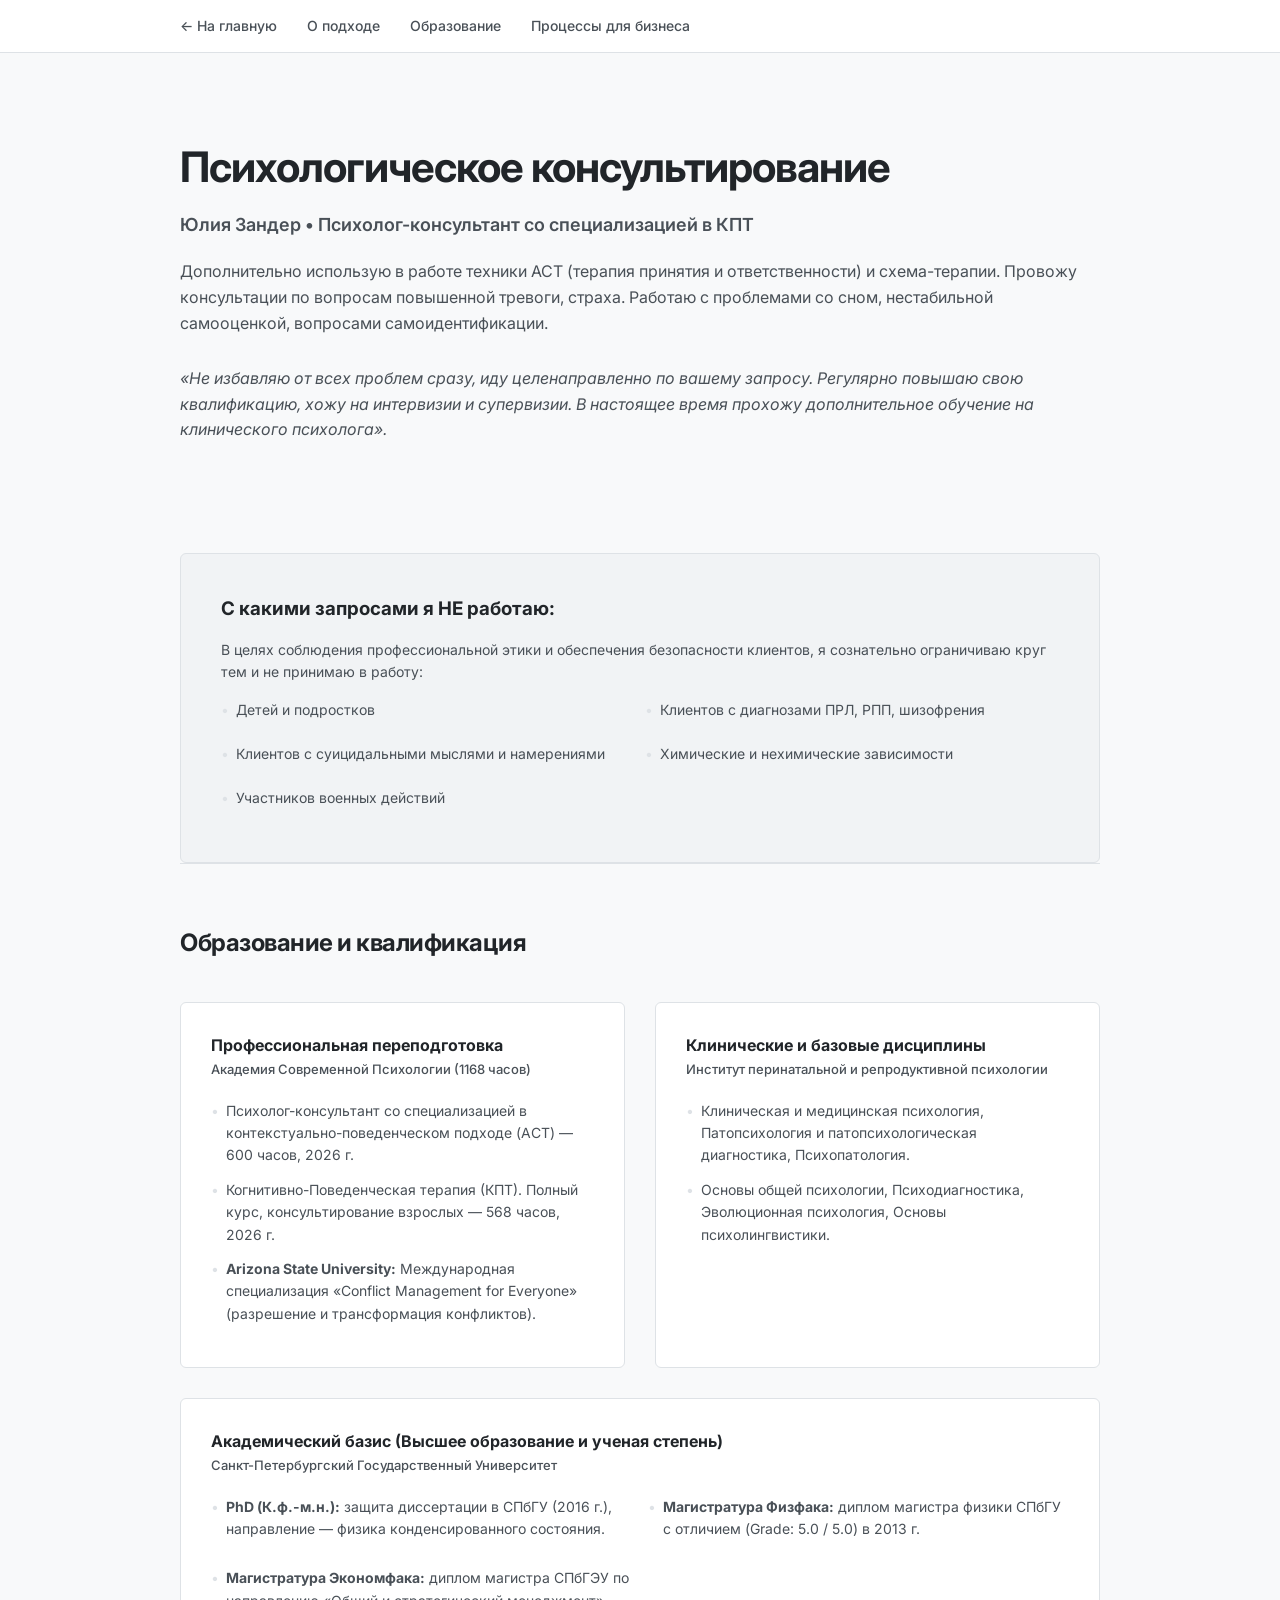
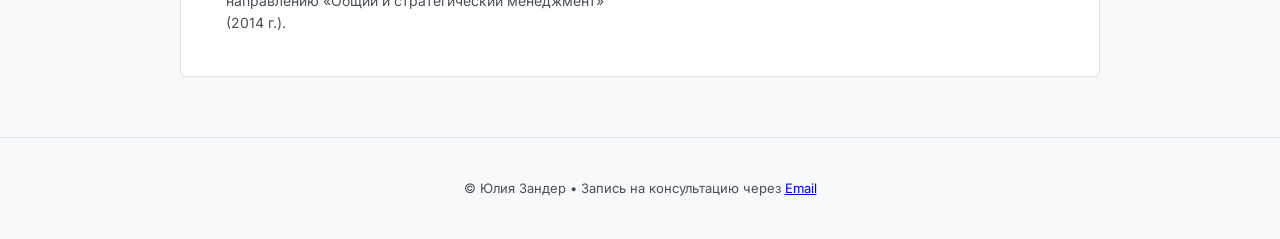
==== psychology.html @ b0fb6dfe "Update psychology.html" ====
<!DOCTYPE html>
<html lang="ru">
<head>
  <meta charset="UTF-8">
  <meta name="viewport" content="width=device-width, initial-scale=1.0">
  <title>Юлия Зандер | Практикующий КПТ-психолог</title>
  <link href="https://fonts.googleapis.com/css2?family=Inter:wght@400;500;600;700&display=swap" rel="stylesheet">
  <link rel="stylesheet" href="my-page-styles.css">
</head>
<body>

  <header class="header">
    <nav class="menu">
      <a href="index.html">&larr; На главную</a> 
      <a href="#about-psy">О подходе</a>
      <a href="#education-psy">Образование</a>
      <a href="scrum.html">Процессы для бизнеса</a>
    </nav>
  </header>

  <main class="container">
    
    <section id="about-psy" class="hero-section" style="border-top: none;">
      <div class="hero-text">
        <h1>Психологическое консультирование</h1>
        <p class="hero-subtitle">Юлия Зандер • Психолог-консультант со специализацией в КПТ</p>
        <p class="hero-description">
          Дополнительно использую в работе техники ACT (терапия принятия и ответственности) и схема-терапии. 
          Провожу консультации по вопросам повышенной тревоги, страха. Работаю с проблемами со сном, нестабильной самооценкой, вопросами самоидентификации.
        </p>
        <p class="hero-description" style="font-style: italic; color: #495057;">
          «Не избавляю от всех проблем сразу, иду целенаправленно по вашему запросу. Регулярно повышаю свою квалификацию, хожу на интервизии и супервизии. В настоящее время прохожу дополнительное обучение на клинического психолога».
        </p>
      </div>
    </section>

    <!-- Дисклеймер -->
    <section id="limits" class="services-section" style="background-color: #f1f3f5; padding: 40px; border-radius: 6px; border: 1px solid #dee2e6;">
      <h3 style="font-weight: 700; margin-bottom: 15px; color: #212529;">С какими запросами я НЕ работаю:</h3>
      <p style="font-size: 14px; color: #495057; margin-bottom: 15px;">В целях соблюдения профессиональной этики и обеспечения безопасности клиентов, я сознательно ограничиваю круг тем и не принимаю в работу:</p>
      <ul class="card-list" style="grid-template-columns: 1fr 1fr; display: grid; gap: 10px;">
        <li>Детей и подростков</li>
        <li>Клиентов с диагнозами ПРЛ, РПП, шизофрения</li>
        <li>Клиентов с суицидальными мыслями и намерениями</li>
        <li>Химические и нехимические зависимости</li>
        <li>Участников военных действий</li>
      </ul>
    </section>

    <!-- Профильное образование -->
    <section id="education-psy" class="background-section">
      <h2>Образование и квалификация</h2>
      <div class="services-grid">
        
        <!-- Психология -->
        <div class="service-card">
          <h4>Профессиональная переподготовка</h4>
          <p class="card-target">Академия Современной Психологии (1168 часов)</p>
          <ul class="card-list">
            <li>Психолог-консультант со специализацией в контекстуально-поведенческом подходе (ACT) — 600 часов, 2026 г.</li>
            <li>Когнитивно-Поведенческая терапия (КПТ). Полный курс, консультирование взрослых — 568 часов, 2026 г.</li>
            <li><strong>Arizona State University:</strong> Международная специализация «Conflict Management for Everyone» (разрешение и трансформация конфликтов).</li>
          </ul>
        </div>

        <!-- Клинический блок -->
        <div class="service-card">
          <h4>Клинические и базовые дисциплины</h4>
          <p class="card-target">Институт перинатальной и репродуктивной психологии</p>
          <ul class="card-list">
            <li>Клиническая и медицинская психология, Патопсихология и патопсихологическая диагностика, Психопатология.</li>
            <li>Основы общей психологии, Психодиагностика, Эволюционная психология, Основы психолингвистики.</li>
          </ul>
        </div>

        <!-- Фундаментальная база -->
        <div class="service-card" style="grid-column: span 2;">
          <h4>Академический базис (Высшее образование и ученая степень)</h4>
          <p class="card-target">Санкт-Петербургский Государственный Университет</p>
          <ul class="card-list" style="grid-template-columns: 1fr 1fr; display: grid; gap: 15px;">
            <li><strong>PhD (К.ф.-м.н.):</strong> защита диссертации в СПбГУ (2016 г.), направление — физика конденсированного состояния.</li>
            <li><strong>Магистратура Физфака:</strong> диплом магистра физики СПбГУ с отличием (Grade: 5.0 / 5.0) в 2013 г.</li>
            <li><strong>Магистратура Экономфака:</strong> диплом магистра СПбГЭУ по направлению «Общий и стратегический менеджмент» (2014 г.).</li>
          </ul>
        </div>

      </div>
    </section>

  </main>

  <footer class="footer">
    <p>&copy; Юлия Зандер • Запись на консультацию через <a href="mailto:startjuli@gmail.com">Email</a></p>
  </footer>

</body>
</html>
---- my-page-styles.css ----
/* Общие строгие настройки */
:root {
  --bg-color: #f8f9fa;
  --text-main: #212529;
  --text-muted: #495057;
  --accent: #212529; /* Минималистичный черный акцент */
  --card-bg: #ffffff;
  --border-color: #dee2e6;
}

* {
  box-sizing: border-box;
  margin: 0;
  padding: 0;
}

body {
  font-family: 'Inter', -apple-system, BlinkMacSystemFont, "Segoe UI", Roboto, sans-serif;
  background-color: var(--bg-color);
  color: var(--text-main);
  line-height: 1.6;
}

.container {
  max-width: 960px;
  margin: 0 auto;
  padding: 0 20px;
}

/* Навигация */
.header {
  background-color: var(--card-bg);
  border-bottom: 1px solid var(--border-color);
  position: sticky;
  top: 0;
  z-index: 100;
}

.menu {
  max-width: 960px;
  margin: 0 auto;
  display: flex;
  justify-content: flex-start;
  padding: 15px 20px;
  gap: 30px;
}

.menu a {
  text-decoration: none;
  color: var(--text-muted);
  font-weight: 500;
  font-size: 14px;
  transition: color 0.2s;
}

.menu a:hover {
  color: var(--accent);
}

/* Главный экран */
.hero-section {
  display: flex;
  align-items: center;
  justify-content: space-between;
  padding: 80px 0;
  gap: 40px;
}

.hero-text {
  flex: 1;
}

.hero-text h1 {
  font-size: 42px;
  font-weight: 700;
  letter-spacing: -1px;
  margin-bottom: 10px;
}

.hero-subtitle {
  font-size: 18px;
  font-weight: 600;
  color: var(--text-muted);
  margin-bottom: 20px;
}

.hero-description {
  font-size: 16px;
  color: var(--text-muted);
  margin-bottom: 30px;
}

.cta-button {
  display: inline-block;
  background-color: var(--accent);
  color: #ffffff;
  text-decoration: none;
  padding: 12px 24px;
  font-weight: 600;
  font-size: 15px;
  border-radius: 4px;
  transition: opacity 0.2s;
}

.cta-button:hover {
  opacity: 0.9;
}

.hero-photo {
  flex-shrink: 0;
}

.profile-img {
  width: 280px;
  height: 280px;
  object-fit: cover;
  border-radius: 8px;
  border: 1px solid var(--border-color);
}

/* Секции общего вида */
section {
  padding: 60px 0;
  border-top: 1px solid var(--border-color);
}

section h2 {
  font-size: 24px;
  font-weight: 700;
  margin-bottom: 40px;
  letter-spacing: -0.5px;
}

/* Сетка услуг (2 колонки) */
.services-grid {
  display: grid;
  grid-template-columns: 1fr 1fr;
  gap: 30px;
}

.service-card {
  background-color: var(--card-bg);
  border: 1px solid var(--border-color);
  border-radius: 6px;
  padding: 30px;
}

.card-icon {
  font-size: 28px;
  margin-bottom: 15px;
}

.service-card h3 {
  font-size: 20px;
  font-weight: 600;
  margin-bottom: 5px;
}

.card-target {
  font-size: 13px;
  color: var(--text-muted);
  font-weight: 500;
  margin-bottom: 20px;
}

.card-list {
  list-style: none;
}

.card-list li {
  font-size: 14px;
  color: var(--text-muted);
  margin-bottom: 12px;
  position: relative;
  padding-left: 15px;
}

.card-list li::before {
  content: "•";
  position: absolute;
  left: 0;
  color: var(--border-color);
}

/* Сетка квалификации (3 колонки) */
.bg-grid {
  display: grid;
  grid-template-columns: repeat(3, 1fr);
  gap: 24px;
}

.bg-item h4 {
  font-size: 16px;
  font-weight: 600;
  margin-bottom: 10px;
}

.bg-item p {
  font-size: 14px;
  color: var(--text-muted);
}

/* Контакты */
.contacts-section p {
  font-size: 15px;
  color: var(--text-muted);
  margin-bottom: 25px;
}

.contacts-links {
  display: flex;
  gap: 20px;
}

.contact-item {
  display: inline-block;
  text-decoration: none;
  color: var(--text-main);
  font-weight: 600;
  font-size: 15px;
  border: 1px solid var(--border-color);
  padding: 12px 20px;
  border-radius: 4px;
  background-color: var(--card-bg);
  transition: background-color 0.2s;
}

.contact-item:hover {
  background-color: var(--bg-color);
}

/* Подвал */
.footer {
  padding: 40px 0;
  text-align: center;
  border-top: 1px solid var(--border-color);
  font-size: 13px;
  color: var(--text-muted);
}

.footer-note {
  margin-top: 5px;
  font-size: 12px;
}

/* Адаптивность для мобильных устройств */
@media (max-width: 768px) {
  .hero-section {
    flex-direction: column-reverse;
    text-align: center;
    padding: 40px 0;
  }
  
  .hero-text h1 {
    font-size: 32px;
  }
  
  .profile-img {
    width: 200px;
    height: 200px;
  }
  
  .services-grid, .bg-grid {
    grid-template-columns: 1fr;
  }
  
  .menu {
    justify-content: center;
    gap: 15px;
  }
  
  .contacts-links {
    flex-direction: column;
  }
}
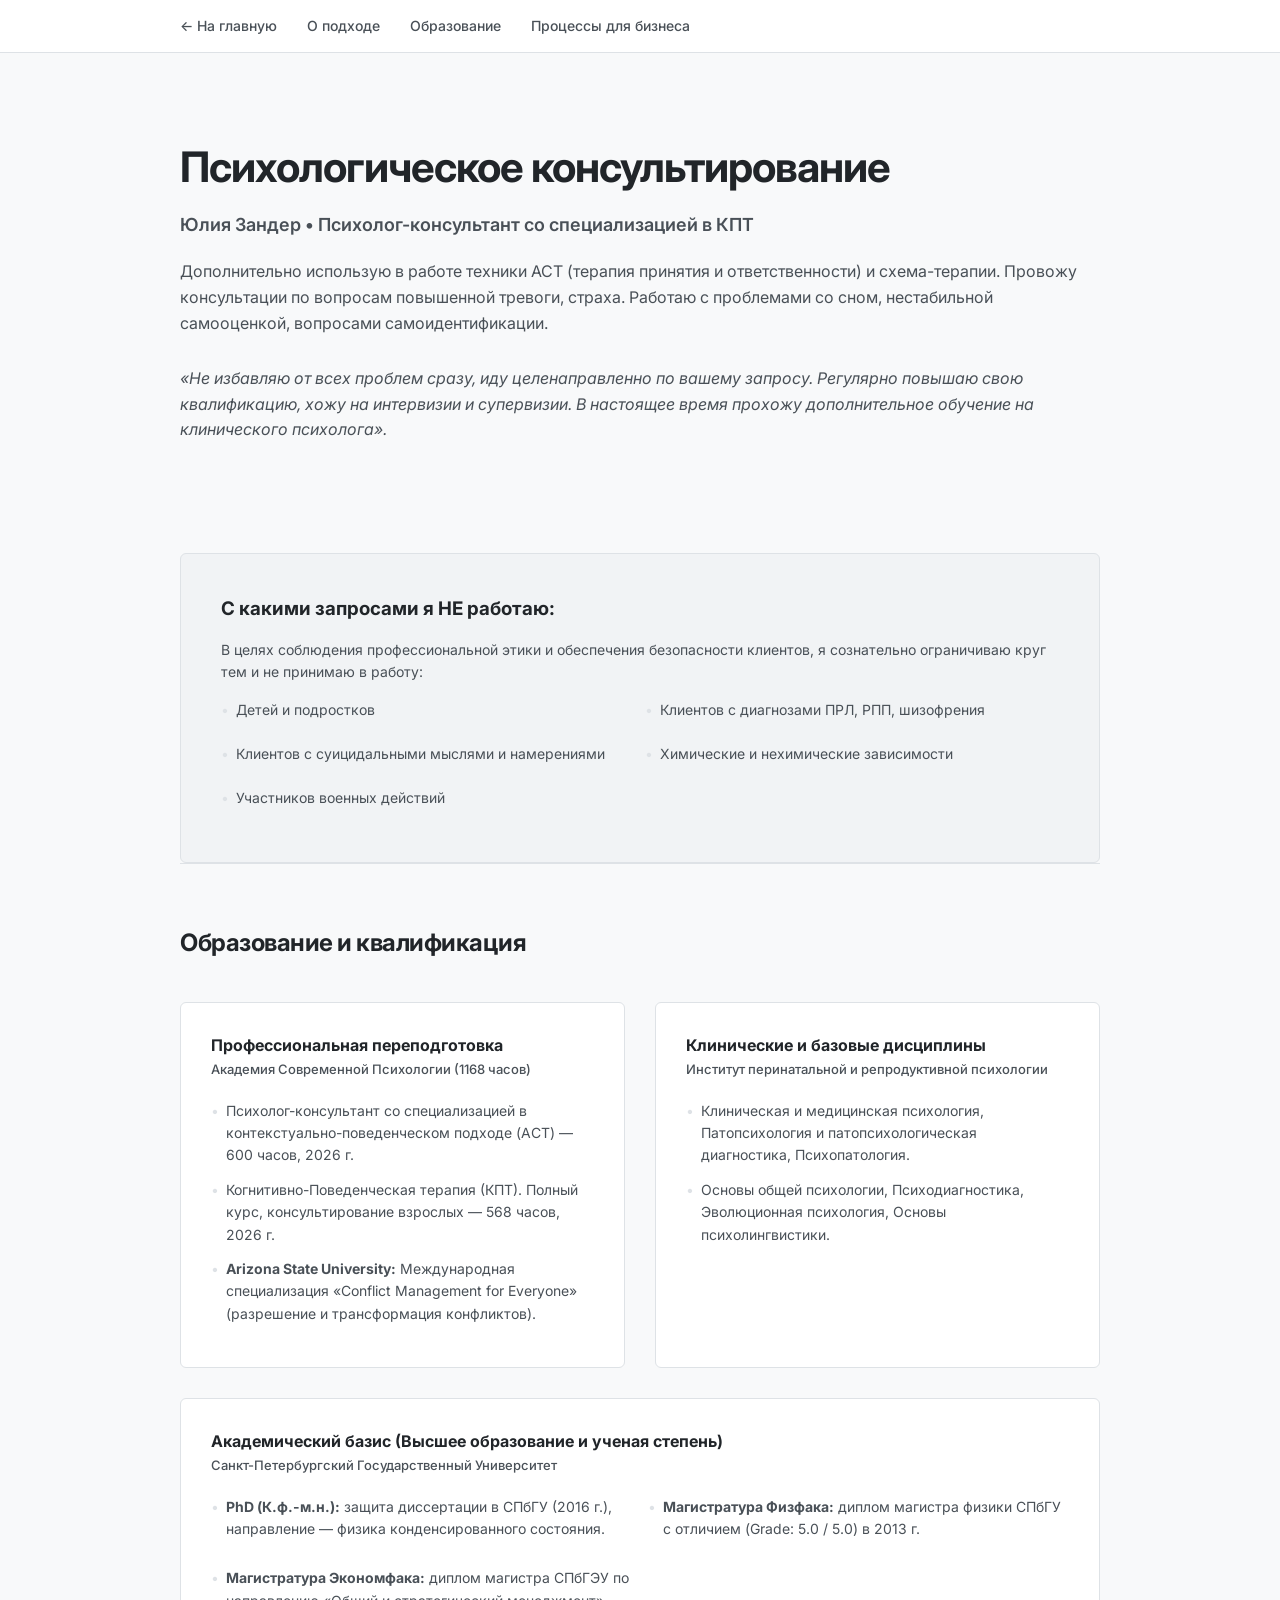
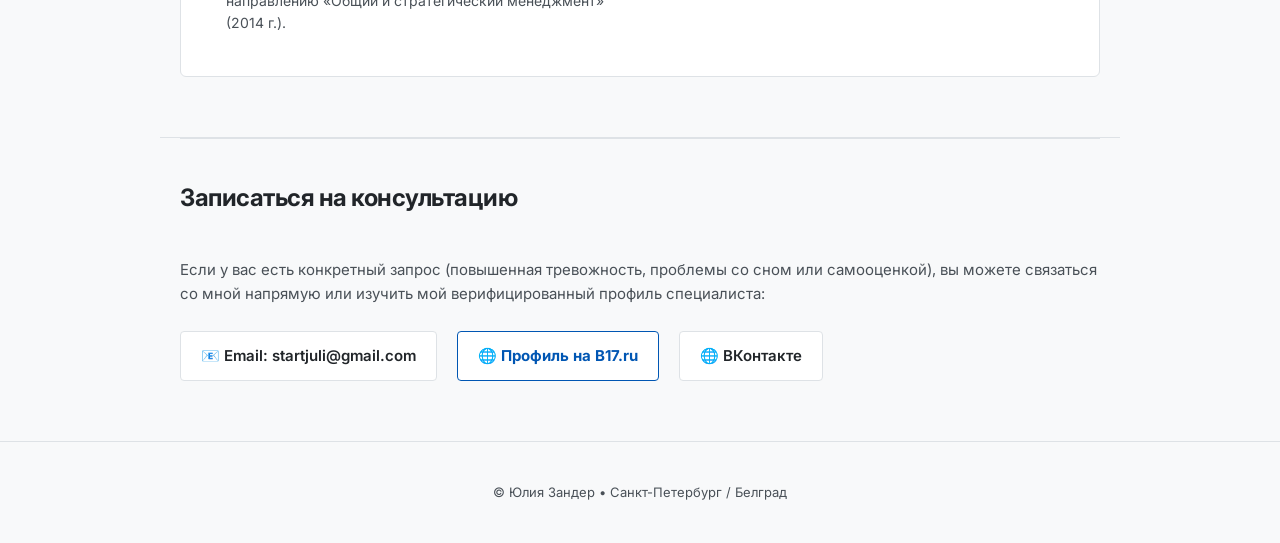
==== commit aae915b4: "Update psychology.html add contact B17" ====
--- a/psychology.html
+++ b/psychology.html
@@ -89,8 +89,22 @@
 
   </main>
 
+  <!-- Новый блок контактов и B17 на странице психологии -->
+  <section class="container" style="padding-bottom: 60px;">
+    <div class="contacts-section" style="border-top: 1px solid #dee2e6; padding-top: 40px;">
+      <h2>Записаться на консультацию</h2>
+      <p>Если у вас есть конкретный запрос (повышенная тревожность, проблемы со сном или самооценкой), вы можете связаться со мной напрямую или изучить мой верифицированный профиль специалиста:</p>
+      
+      <div class="contacts-links">
+        <a href="mailto:startjuli@gmail.com" class="contact-item">📧 Email: startjuli@gmail.com</a>
+        <a href="https://www.b17.ru/zander_yulia/" target="_blank" class="contact-item" style="border-color: #0056b3; color: #0056b3; font-weight: 700;">🌐 Профиль на B17.ru</a>
+        <a href="https://vk.com/egorovayuli" target="_blank" class="contact-item">🌐 ВКонтакте</a>
+      </div>
+    </div>
+  </section>
+
   <footer class="footer">
-    <p>&copy; Юлия Зандер • Запись на консультацию через <a href="mailto:startjuli@gmail.com">Email</a></p>
+    <p>&copy; Юлия Зандер • Санкт-Петербург / Белград</p>
   </footer>
 
 </body>
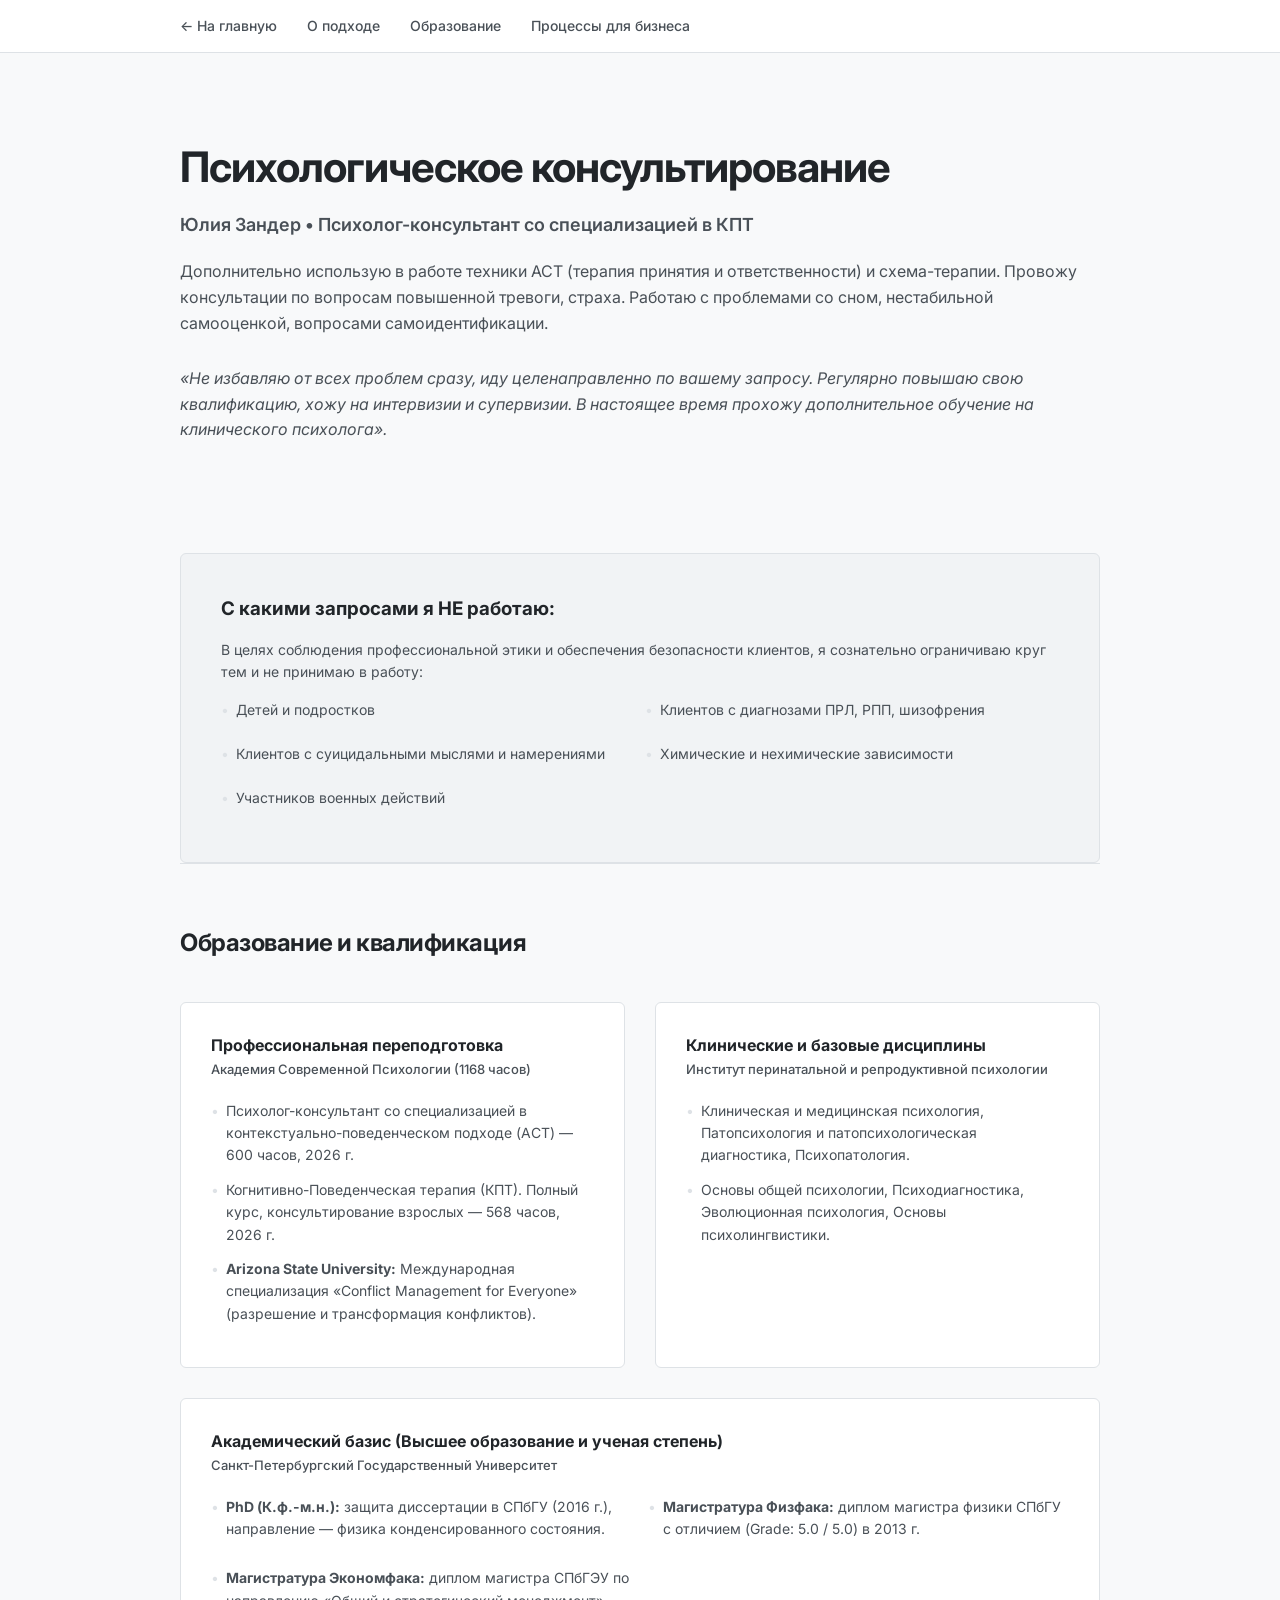
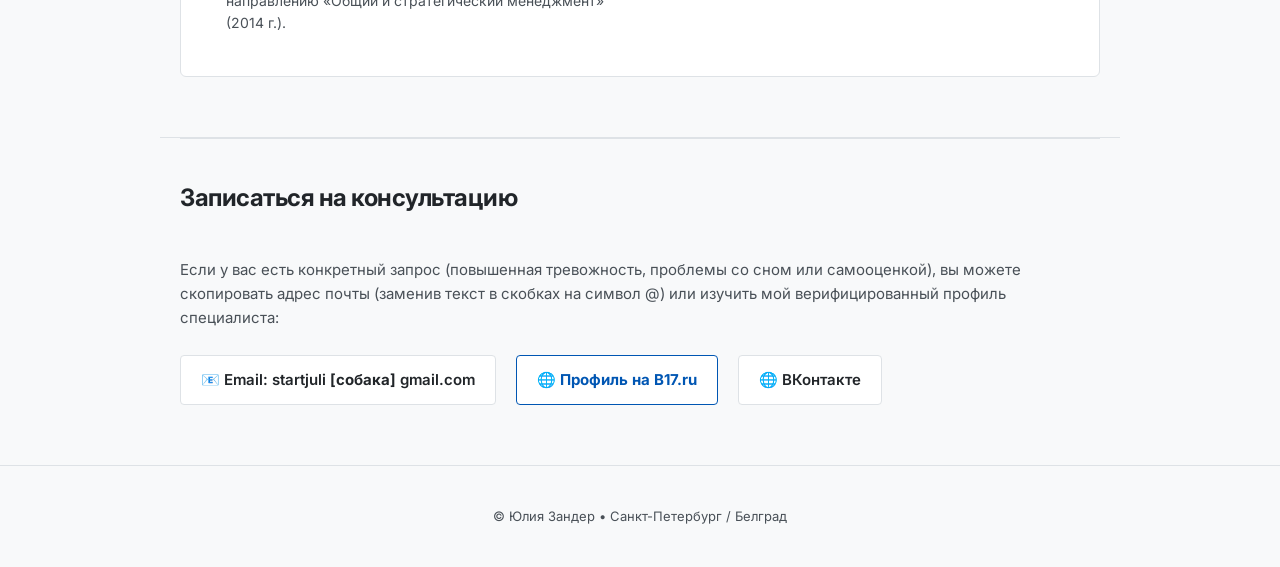
==== commit 9ced342c: "Update psychology.html protect my contacts" ====
--- a/psychology.html
+++ b/psychology.html
@@ -89,14 +89,14 @@
 
   </main>
 
-  <!-- Новый блок контактов и B17 на странице психологии -->
+  <!-- Блок контактов и B17 на странице психологии с защитой от роботов -->
   <section class="container" style="padding-bottom: 60px;">
     <div class="contacts-section" style="border-top: 1px solid #dee2e6; padding-top: 40px;">
       <h2>Записаться на консультацию</h2>
-      <p>Если у вас есть конкретный запрос (повышенная тревожность, проблемы со сном или самооценкой), вы можете связаться со мной напрямую или изучить мой верифицированный профиль специалиста:</p>
+      <p>Если у вас есть конкретный запрос (повышенная тревожность, проблемы со сном или самооценкой), вы можете скопировать адрес почты (заменив текст в скобках на символ @) или изучить мой верифицированный профиль специалиста:</p>
       
       <div class="contacts-links">
-        <a href="mailto:startjuli@gmail.com" class="contact-item">📧 Email: startjuli@gmail.com</a>
+        <span class="contact-item" style="cursor: default;">📧 Email: startjuli <strong>[собака]</strong> gmail.com</span>
         <a href="https://www.b17.ru/zander_yulia/" target="_blank" class="contact-item" style="border-color: #0056b3; color: #0056b3; font-weight: 700;">🌐 Профиль на B17.ru</a>
         <a href="https://vk.com/egorovayuli" target="_blank" class="contact-item">🌐 ВКонтакте</a>
       </div>
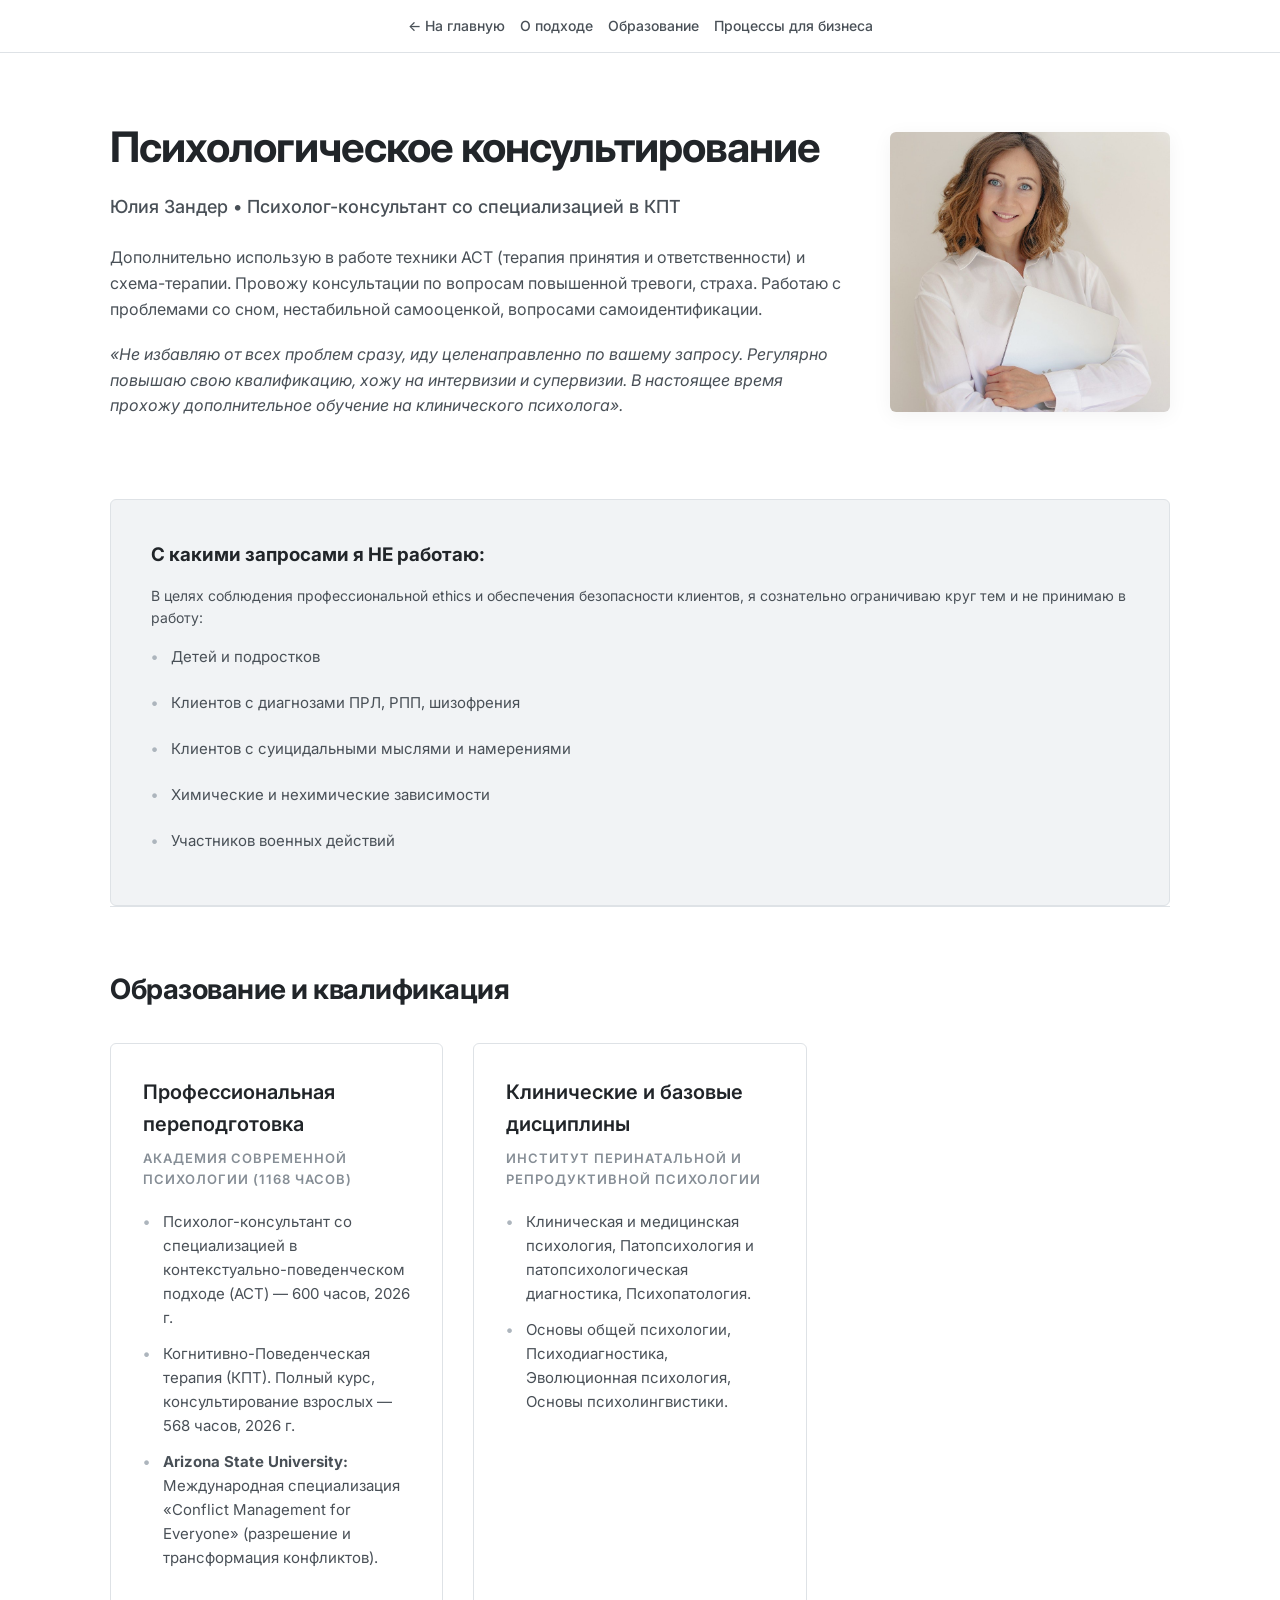
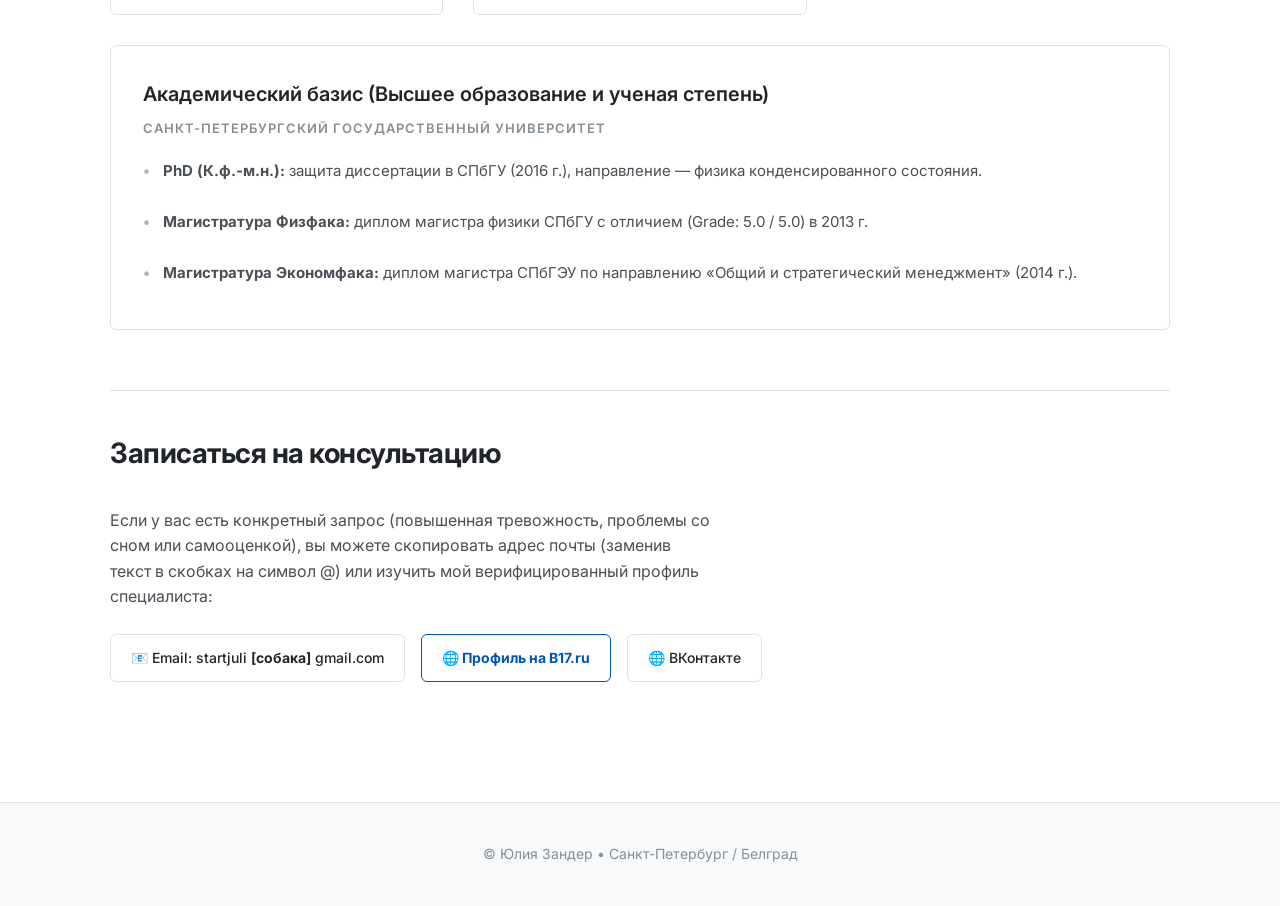
==== commit 344d8f41: "Update psychology.html" ====
--- a/psychology.html
+++ b/psychology.html
@@ -5,7 +5,7 @@
   <meta name="viewport" content="width=device-width, initial-scale=1.0">
   <title>Юлия Зандер | Практикующий КПТ-психолог</title>
   <link href="https://fonts.googleapis.com/css2?family=Inter:wght@400;500;600;700&display=swap" rel="stylesheet">
-  <link rel="stylesheet" href="my-page-styles.css">
+  <link rel="stylesheet" href="./my-page-styles.css">
 </head>
 <body>
 
@@ -32,13 +32,15 @@
           «Не избавляю от всех проблем сразу, иду целенаправленно по вашему запросу. Регулярно повышаю свою квалификацию, хожу на интервизии и супервизии. В настоящее время прохожу дополнительное обучение на клинического психолога».
         </p>
       </div>
+      <div class="hero-photo">
+        <img src="./my_photo_1.jpg" alt="Юлия Зандер" class="profile-img" oncontextmenu="return false;" draggable="false">
+      </div>
     </section>
 
-    <!-- Дисклеймер -->
     <section id="limits" class="services-section" style="background-color: #f1f3f5; padding: 40px; border-radius: 6px; border: 1px solid #dee2e6;">
       <h3 style="font-weight: 700; margin-bottom: 15px; color: #212529;">С какими запросами я НЕ работаю:</h3>
-      <p style="font-size: 14px; color: #495057; margin-bottom: 15px;">В целях соблюдения профессиональной этики и обеспечения безопасности клиентов, я сознательно ограничиваю круг тем и не принимаю в работу:</p>
-      <ul class="card-list" style="grid-template-columns: 1fr 1fr; display: grid; gap: 10px;">
+      <p style="font-size: 14px; color: #495057; margin-bottom: 15px;">В целях соблюдения профессиональной ethics и обеспечения безопасности клиентов, я сознательно ограничиваю круг тем и не принимаю в работу:</p>
+      <ul class="card-list" style="display: flex; flex-direction: column; gap: 10px;">
         <li>Детей и подростков</li>
         <li>Клиентов с диагнозами ПРЛ, РПП, шизофрения</li>
         <li>Клиентов с суицидальными мыслями и намерениями</li>
@@ -47,12 +49,10 @@
       </ul>
     </section>
 
-    <!-- Профильное образование -->
     <section id="education-psy" class="background-section">
       <h2>Образование и квалификация</h2>
       <div class="services-grid">
         
-        <!-- Психология -->
         <div class="service-card">
           <h4>Профессиональная переподготовка</h4>
           <p class="card-target">Академия Современной Психологии (1168 часов)</p>
@@ -63,7 +63,6 @@
           </ul>
         </div>
 
-        <!-- Клинический блок -->
         <div class="service-card">
           <h4>Клинические и базовые дисциплины</h4>
           <p class="card-target">Институт перинатальной и репродуктивной психологии</p>
@@ -73,11 +72,10 @@
           </ul>
         </div>
 
-        <!-- Фундаментальная база -->
-        <div class="service-card" style="grid-column: span 2;">
+        <div class="service-card" style="grid-column: 1 / -1;">
           <h4>Академический базис (Высшее образование и ученая степень)</h4>
           <p class="card-target">Санкт-Петербургский Государственный Университет</p>
-          <ul class="card-list" style="grid-template-columns: 1fr 1fr; display: grid; gap: 15px;">
+          <ul class="card-list" style="display: flex; flex-direction: column; gap: 15px;">
             <li><strong>PhD (К.ф.-м.н.):</strong> защита диссертации в СПбГУ (2016 г.), направление — физика конденсированного состояния.</li>
             <li><strong>Магистратура Физфака:</strong> диплом магистра физики СПбГУ с отличием (Grade: 5.0 / 5.0) в 2013 г.</li>
             <li><strong>Магистратура Экономфака:</strong> диплом магистра СПбГЭУ по направлению «Общий и стратегический менеджмент» (2014 г.).</li>
@@ -89,7 +87,6 @@
 
   </main>
 
-  <!-- Блок контактов и B17 на странице психологии с защитой от роботов -->
   <section class="container" style="padding-bottom: 60px;">
     <div class="contacts-section" style="border-top: 1px solid #dee2e6; padding-top: 40px;">
       <h2>Записаться на консультацию</h2>
--- a/my-page-styles.css
+++ b/my-page-styles.css
@@ -1,13 +1,6 @@
-/* Общие строгие настройки */
-:root {
-  --bg-color: #f8f9fa;
-  --text-main: #212529;
-  --text-muted: #495057;
-  --accent: #212529; /* Минималистичный черный акцент */
-  --card-bg: #ffffff;
-  --border-color: #dee2e6;
-}
-
+/* ==========================================================================
+   1. БАЗОВЫЕ СТИЛИ И ОБНУЛЕНИЕ
+   ========================================================================== */
 * {
   box-sizing: border-box;
   margin: 0;
@@ -16,54 +9,62 @@
 
 body {
   font-family: 'Inter', -apple-system, BlinkMacSystemFont, "Segoe UI", Roboto, sans-serif;
-  background-color: var(--bg-color);
-  color: var(--text-main);
+  color: #212529;
+  background-color: #ffffff;
   line-height: 1.6;
+  -webkit-font-smoothing: antialiased;
 }
 
 .container {
-  max-width: 960px;
+  max-width: 1100px;
   margin: 0 auto;
   padding: 0 20px;
 }
 
-/* Навигация */
+/* ==========================================================================
+   2. ШАПКА И НАВИГАЦИЯ (АДАПТИВНАЯ)
+   ========================================================================== */
 .header {
-  background-color: var(--card-bg);
-  border-bottom: 1px solid var(--border-color);
+  border-bottom: 1px solid #dee2e6;
+  background-color: #ffffff;
   position: sticky;
   top: 0;
   z-index: 100;
 }
 
 .menu {
-  max-width: 960px;
+  display: flex;
+  justify-content: center;
+  align-items: center;
+  flex-wrap: wrap; /* Позволяет ссылкам переноситься на смартфонах */
+  gap: 15px;
+  max-width: 1100px;
   margin: 0 auto;
-  display: flex;
-  justify-content: flex-start;
   padding: 15px 20px;
-  gap: 30px;
 }
 
 .menu a {
   text-decoration: none;
-  color: var(--text-muted);
+  color: #495057;
   font-weight: 500;
   font-size: 14px;
-  transition: color 0.2s;
+  transition: color 0.2s ease;
+  white-space: nowrap; /* Запрещает некрасивый разрыв слов внутри ссылки */
 }
 
 .menu a:hover {
-  color: var(--accent);
-}
-
-/* Главный экран */
+  color: #212529;
+}
+
+/* ==========================================================================
+   3. ГЛАВНЫЙ ЭКРАН (HERO SECTION) — ТЕКСТ + ФОТО
+   ========================================================================== */
 .hero-section {
   display: flex;
   align-items: center;
   justify-content: space-between;
-  padding: 80px 0;
   gap: 40px;
+  padding: 60px 0;
 }
 
 .hero-text {
@@ -74,36 +75,21 @@
   font-size: 42px;
   font-weight: 700;
   letter-spacing: -1px;
-  margin-bottom: 10px;
+  margin-bottom: 12px;
+  color: #212529;
 }
 
 .hero-subtitle {
   font-size: 18px;
-  font-weight: 600;
-  color: var(--text-muted);
-  margin-bottom: 20px;
+  font-weight: 500;
+  color: #495057;
+  margin-bottom: 24px;
 }
 
 .hero-description {
   font-size: 16px;
-  color: var(--text-muted);
-  margin-bottom: 30px;
-}
-
-.cta-button {
-  display: inline-block;
-  background-color: var(--accent);
-  color: #ffffff;
-  text-decoration: none;
-  padding: 12px 24px;
-  font-weight: 600;
-  font-size: 15px;
-  border-radius: 4px;
-  transition: opacity 0.2s;
-}
-
-.cta-button:hover {
-  opacity: 0.9;
+  color: #495057;
+  margin-bottom: 20px;
 }
 
 .hero-photo {
@@ -114,52 +100,75 @@
   width: 280px;
   height: 280px;
   object-fit: cover;
-  border-radius: 8px;
-  border: 1px solid var(--border-color);
-}
-
-/* Секции общего вида */
-section {
+  border-radius: 6px;
+  box-shadow: 0 4px 20px rgba(0,0,0,0.05);
+}
+
+/* Кнопка действия */
+.cta-button {
+  display: inline-block;
+  background-color: #212529;
+  color: #ffffff;
+  text-decoration: none;
+  padding: 12px 24px;
+  font-weight: 500;
+  font-size: 15px;
+  border-radius: 6px;
+  transition: background-color 0.2s ease;
+  margin-top: 10px;
+  text-align: center;
+}
+
+.cta-button:hover {
+  background-color: #495057;
+}
+
+/* ==========================================================================
+   4. БЛОКИ С КАРТОЧКАМИ (НАПРАВЛЕНИЯ И ОБРАЗОВАНИЕ)
+   ========================================================================== */
+.services-section, .background-section, .contacts-section {
   padding: 60px 0;
-  border-top: 1px solid var(--border-color);
-}
-
-section h2 {
-  font-size: 24px;
+  border-top: 1px solid #dee2e6;
+}
+
+h2 {
+  font-size: 28px;
   font-weight: 700;
-  margin-bottom: 40px;
+  margin-bottom: 32px;
   letter-spacing: -0.5px;
 }
 
-/* Сетка услуг (2 колонки) */
+/* Сетка для больших карточек (Психология / Процессы) */
 .services-grid {
   display: grid;
-  grid-template-columns: 1fr 1fr;
+  grid-template-columns: repeat(auto-fit, minmax(320px, 1fr));
   gap: 30px;
 }
 
 .service-card {
-  background-color: var(--card-bg);
-  border: 1px solid var(--border-color);
+  background-color: #ffffff;
+  border: 1px solid #dee2e6;
   border-radius: 6px;
-  padding: 30px;
+  padding: 32px;
 }
 
 .card-icon {
-  font-size: 28px;
-  margin-bottom: 15px;
-}
-
-.service-card h3 {
+  font-size: 30px;
+  margin-bottom: 16px;
+}
+
+.service-card h3, .service-card h4 {
   font-size: 20px;
   font-weight: 600;
-  margin-bottom: 5px;
+  margin-bottom: 8px;
 }
 
 .card-target {
   font-size: 13px;
-  color: var(--text-muted);
-  font-weight: 500;
+  text-transform: uppercase;
+  letter-spacing: 1px;
+  color: #868e96;
+  font-weight: 600;
   margin-bottom: 20px;
 }
 
@@ -168,108 +177,141 @@
 }
 
 .card-list li {
-  font-size: 14px;
-  color: var(--text-muted);
+  font-size: 15px;
+  color: #495057;
   margin-bottom: 12px;
   position: relative;
-  padding-left: 15px;
-}
-
+  padding-left: 20px;
+}
+
+/* Красивые минималистичные точки у списков */
 .card-list li::before {
   content: "•";
+  color: #adb5bd;
+  font-weight: bold;
   position: absolute;
   left: 0;
-  color: var(--border-color);
-}
-
-/* Сетка квалификации (3 колонки) */
+  top: 0;
+}
+
+/* ==========================================================================
+   5. МЕЛКАЯ СЕТКА БЭКГРАУНДА (4 КОЛОНКИ)
+   ========================================================================== */
 .bg-grid {
   display: grid;
-  grid-template-columns: repeat(3, 1fr);
+  grid-template-columns: repeat(auto-fit, minmax(220px, 1fr));
   gap: 24px;
 }
 
 .bg-item h4 {
   font-size: 16px;
   font-weight: 600;
-  margin-bottom: 10px;
+  margin-bottom: 8px;
 }
 
 .bg-item p {
   font-size: 14px;
-  color: var(--text-muted);
-}
-
-/* Контакты */
+  color: #495057;
+}
+
+/* ==========================================================================
+   6. БЛОК КОНТАКТОВ И ПОДВАЛ
+   ========================================================================== */
 .contacts-section p {
-  font-size: 15px;
-  color: var(--text-muted);
-  margin-bottom: 25px;
+  font-size: 16px;
+  color: #495057;
+  margin-bottom: 24px;
+  max-width: 600px;
 }
 
 .contacts-links {
   display: flex;
-  gap: 20px;
+  flex-wrap: wrap;
+  gap: 16px;
 }
 
 .contact-item {
   display: inline-block;
+  padding: 12px 20px;
+  border: 1px solid #dee2e6;
+  border-radius: 6px;
   text-decoration: none;
-  color: var(--text-main);
-  font-weight: 600;
-  font-size: 15px;
-  border: 1px solid var(--border-color);
-  padding: 12px 20px;
-  border-radius: 4px;
-  background-color: var(--card-bg);
-  transition: background-color 0.2s;
-}
-
-.contact-item:hover {
-  background-color: var(--bg-color);
-}
-
-/* Подвал */
+  color: #212529;
+  font-weight: 500;
+  font-size: 14px;
+  transition: background-color 0.2s ease;
+}
+
+a.contact-item:hover {
+  background-color: #f8f9fa;
+}
+
 .footer {
   padding: 40px 0;
+  border-top: 1px solid #dee2e6;
   text-align: center;
-  border-top: 1px solid var(--border-color);
-  font-size: 13px;
-  color: var(--text-muted);
-}
-
-.footer-note {
-  margin-top: 5px;
-  font-size: 12px;
-}
-
-/* Адаптивность для мобильных устройств */
+  background-color: #f8f9fa;
+}
+
+.footer p {
+  font-size: 14px;
+  color: #868e96;
+}
+
+/* ==========================================================================
+   7. УМНАЯ МОБИЛЬНАЯ АДАПТАЦИЯ (MEDIA QUERIES)
+   ========================================================================== */
 @media (max-width: 768px) {
+  /* Перестраиваем главный экран: фото теперь сверху, текст снизу */
   .hero-section {
-    flex-direction: column-reverse;
+    flex-direction: column-reverse; 
     text-align: center;
+    gap: 30px;
     padding: 40px 0;
   }
+
+  .hero-text h1 {
+    font-size: 32px; /* Чуть уменьшаем шрифт заголовка на телефонах */
+  }
+
+  .profile-img {
+    width: 220px;  /* Делаем фото чуть компактнее на мобильном экране */
+    height: 220px;
+  }
+
+  /* Центрируем кнопку и тексты */
+  .cta-button {
+    display: block;
+    max-width: 100%;
+  }
+
+  /* Адаптируем меню: ссылки стоят компактно */
+  .menu {
+    padding: 10px;
+    gap: 12px;
+  }
   
-  .hero-text h1 {
-    font-size: 32px;
+  .menu a {
+    font-size: 13px;
+  }
+
+  /* Делаем списки в дисклеймерах в одну колонку на смартфонах */
+  #limits .card-list {
+    grid-template-columns: 1fr !important; 
   }
   
-  .profile-img {
-    width: 200px;
-    height: 200px;
+  /* Увеличиваем отступы в карточках для удобства чтения с экрана */
+  .service-card {
+    padding: 24px;
   }
   
-  .services-grid, .bg-grid {
-    grid-template-columns: 1fr;
-  }
-  
-  .menu {
-    justify-content: center;
-    gap: 15px;
-  }
-  
+  /* Центрируем ссылки контактов на мобилках */
   .contacts-links {
     flex-direction: column;
-  }
-}
+    align-items: stretch;
+  }
+  
+  .contact-item {
+    text-align: center;
+  }
+}
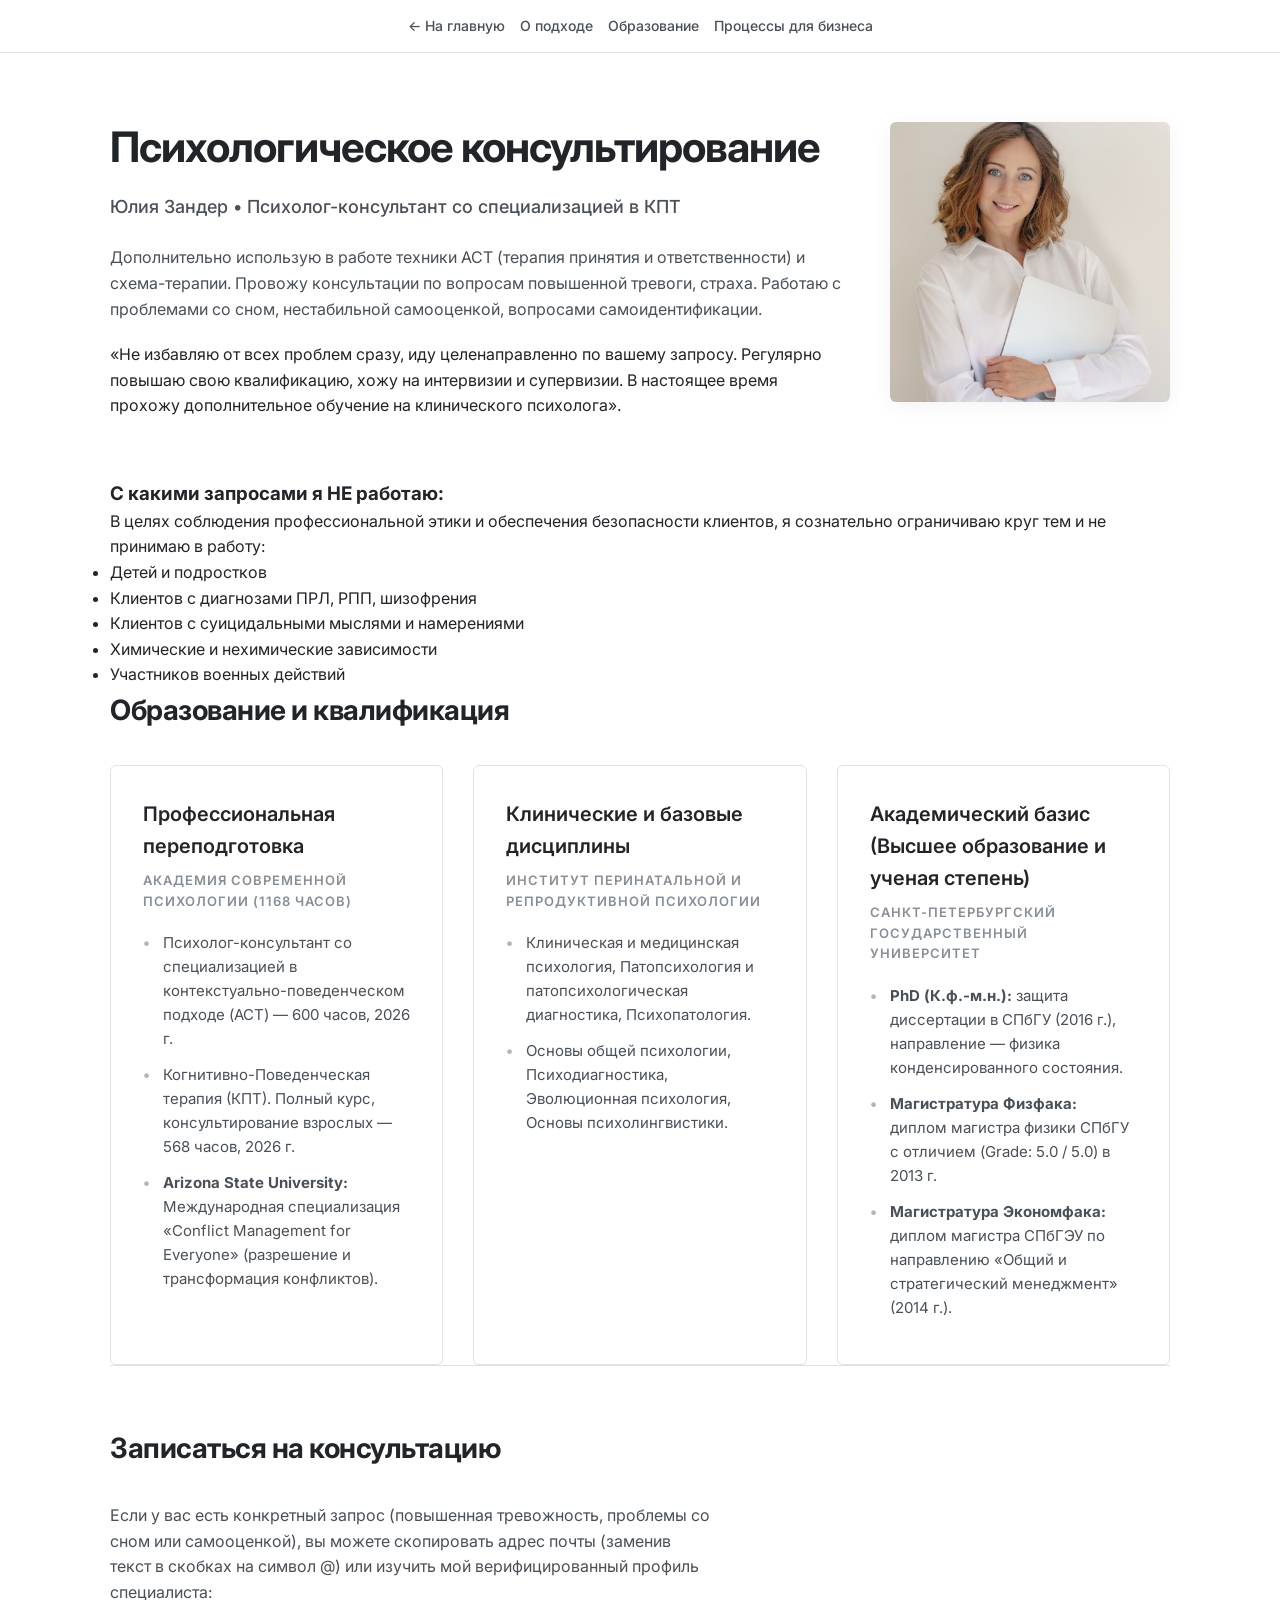
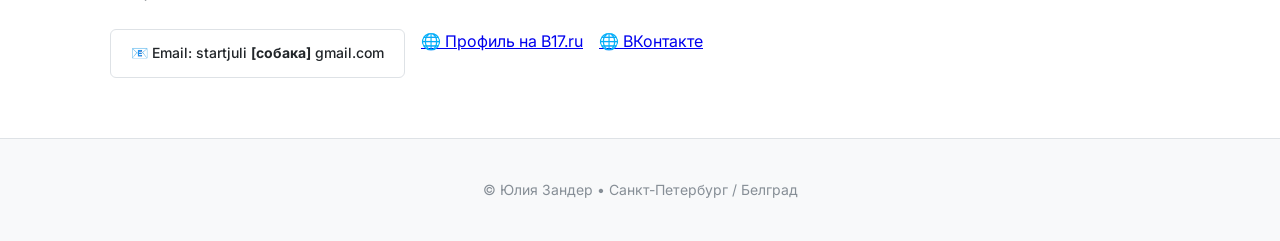
==== commit dd9f65b0: "Update psychology.html" ====
--- a/psychology.html
+++ b/psychology.html
@@ -10,37 +10,41 @@
 <body>
 
   <header class="header">
-    <nav class="menu">
-      <a href="index.html">&larr; На главную</a> 
-      <a href="#about-psy">О подходе</a>
-      <a href="#education-psy">Образование</a>
-      <a href="scrum.html">Процессы для бизнеса</a>
-    </nav>
+    <div class="container">
+      <nav class="menu">
+        <a href="index.html" class="menu-link back-link">&larr; На главную</a> 
+        <a href="#about-psy" class="menu-link">О подходе</a>
+        <a href="#education-psy" class="menu-link">Образование</a>
+        <a href="scrum.html" class="menu-link">Процессы для бизнеса</a>
+      </nav>
+    </div>
   </header>
 
   <main class="container">
     
-    <section id="about-psy" class="hero-section" style="border-top: none;">
+    <section id="about-psy" class="hero-section">
       <div class="hero-text">
         <h1>Психологическое консультирование</h1>
         <p class="hero-subtitle">Юлия Зандер • Психолог-консультант со специализацией в КПТ</p>
-        <p class="hero-description">
-          Дополнительно использую в работе техники ACT (терапия принятия и ответственности) и схема-терапии. 
-          Провожу консультации по вопросам повышенной тревоги, страха. Работаю с проблемами со сном, нестабильной самооценкой, вопросами самоидентификации.
-        </p>
-        <p class="hero-description" style="font-style: italic; color: #495057;">
-          «Не избавляю от всех проблем сразу, иду целенаправленно по вашему запросу. Регулярно повышаю свою квалификацию, хожу на интервизии и супервизии. В настоящее время прохожу дополнительное обучение на клинического психолога».
-        </p>
+        <div class="hero-description-container">
+          <p class="hero-description">
+            Дополнительно использую в работе техники ACT (терапия принятия и ответственности) и схема-терапии. 
+            Провожу консультации по вопросам повышенной тревоги, страха. Работаю с проблемами со сном, нестабильной самооценкой, вопросами самоидентификации.
+          </p>
+          <p class="hero-quote">
+            «Не избавляю от всех проблем сразу, иду целенаправленно по вашему запросу. Регулярно повышаю свою квалификацию, хожу на интервизии и супервизии. В настоящее время прохожу дополнительное обучение на клинического психолога».
+          </p>
+        </div>
       </div>
       <div class="hero-photo">
         <img src="./my_photo_1.jpg" alt="Юлия Зандер" class="profile-img" oncontextmenu="return false;" draggable="false">
       </div>
     </section>
 
-    <section id="limits" class="services-section" style="background-color: #f1f3f5; padding: 40px; border-radius: 6px; border: 1px solid #dee2e6;">
-      <h3 style="font-weight: 700; margin-bottom: 15px; color: #212529;">С какими запросами я НЕ работаю:</h3>
-      <p style="font-size: 14px; color: #495057; margin-bottom: 15px;">В целях соблюдения профессиональной ethics и обеспечения безопасности клиентов, я сознательно ограничиваю круг тем и не принимаю в работу:</p>
-      <ul class="card-list" style="display: flex; flex-direction: column; gap: 10px;">
+    <section id="limits" class="limits-section">
+      <h3 class="limits-title">С какими запросами я НЕ работаю:</h3>
+      <p class="limits-text">В целях соблюдения профессиональной этики и обеспечения безопасности клиентов, я сознательно ограничиваю круг тем и не принимаю в работу:</p>
+      <ul class="limits-list">
         <li>Детей и подростков</li>
         <li>Клиентов с диагнозами ПРЛ, РПП, шизофрения</li>
         <li>Клиентов с суицидальными мыслями и намерениями</li>
@@ -49,12 +53,12 @@
       </ul>
     </section>
 
-    <section id="education-psy" class="background-section">
-      <h2>Образование и квалификация</h2>
+    <section id="education-psy" class="education-section">
+      <h2 class="section-title">Образование и квалификация</h2>
       <div class="services-grid">
         
         <div class="service-card">
-          <h4>Профессиональная переподготовка</h4>
+          <h4 class="card-title">Профессиональная переподготовка</h4>
           <p class="card-target">Академия Современной Психологии (1168 часов)</p>
           <ul class="card-list">
             <li>Психолог-консультант со специализацией в контекстуально-поведенческом подходе (ACT) — 600 часов, 2026 г.</li>
@@ -64,7 +68,7 @@
         </div>
 
         <div class="service-card">
-          <h4>Клинические и базовые дисциплины</h4>
+          <h4 class="card-title">Клинические и базовые дисциплины</h4>
           <p class="card-target">Институт перинатальной и репродуктивной психологии</p>
           <ul class="card-list">
             <li>Клиническая и медицинская психология, Патопсихология и патопсихологическая диагностика, Психопатология.</li>
@@ -72,10 +76,10 @@
           </ul>
         </div>
 
-        <div class="service-card" style="grid-column: 1 / -1;">
-          <h4>Академический базис (Высшее образование и ученая степень)</h4>
+        <div class="service-card full-width">
+          <h4 class="card-title">Академический базис (Высшее образование и ученая степень)</h4>
           <p class="card-target">Санкт-Петербургский Государственный Университет</p>
-          <ul class="card-list" style="display: flex; flex-direction: column; gap: 15px;">
+          <ul class="card-list tight-list">
             <li><strong>PhD (К.ф.-м.н.):</strong> защита диссертации в СПбГУ (2016 г.), направление — физика конденсированного состояния.</li>
             <li><strong>Магистратура Физфака:</strong> диплом магистра физики СПбГУ с отличием (Grade: 5.0 / 5.0) в 2013 г.</li>
             <li><strong>Магистратура Экономфака:</strong> диплом магистра СПбГЭУ по направлению «Общий и стратегический менеджмент» (2014 г.).</li>
@@ -85,23 +89,23 @@
       </div>
     </section>
 
+    <section id="contacts" class="contacts-section">
+      <h2 class="section-title">Записаться на консультацию</h2>
+      <p class="contacts-description">Если у вас есть конкретный запрос (повышенная тревожность, проблемы со сном или самооценкой), вы можете скопировать адрес почты (заменив текст в скобках на символ @) или изучить мой верифицированный профиль специалиста:</p>
+      
+      <div class="contacts-links">
+        <span class="contact-item email-item">📧 Email: startjuli <strong>[собака]</strong> gmail.com</span>
+        <a href="https://www.b17.ru/zander_yulia/" target="_blank" rel="noopener" class="contact-link b17-link">🌐 Профиль на B17.ru</a>
+        <a href="https://vk.com/egorovayuli" target="_blank" rel="noopener" class="contact-link vk-link">🌐 ВКонтакте</a>
+      </div>
+    </section>
+
   </main>
 
-  <section class="container" style="padding-bottom: 60px;">
-    <div class="contacts-section" style="border-top: 1px solid #dee2e6; padding-top: 40px;">
-      <h2>Записаться на консультацию</h2>
-      <p>Если у вас есть конкретный запрос (повышенная тревожность, проблемы со сном или самооценкой), вы можете скопировать адрес почты (заменив текст в скобках на символ @) или изучить мой верифицированный профиль специалиста:</p>
-      
-      <div class="contacts-links">
-        <span class="contact-item" style="cursor: default;">📧 Email: startjuli <strong>[собака]</strong> gmail.com</span>
-        <a href="https://www.b17.ru/zander_yulia/" target="_blank" class="contact-item" style="border-color: #0056b3; color: #0056b3; font-weight: 700;">🌐 Профиль на B17.ru</a>
-        <a href="https://vk.com/egorovayuli" target="_blank" class="contact-item">🌐 ВКонтакте</a>
-      </div>
+  <footer class="footer">
+    <div class="container">
+      <p>&copy; Юлия Зандер • Санкт-Петербург / Белград</p>
     </div>
-  </section>
-
-  <footer class="footer">
-    <p>&copy; Юлия Зандер • Санкт-Петербург / Белград</p>
   </footer>
 
 </body>
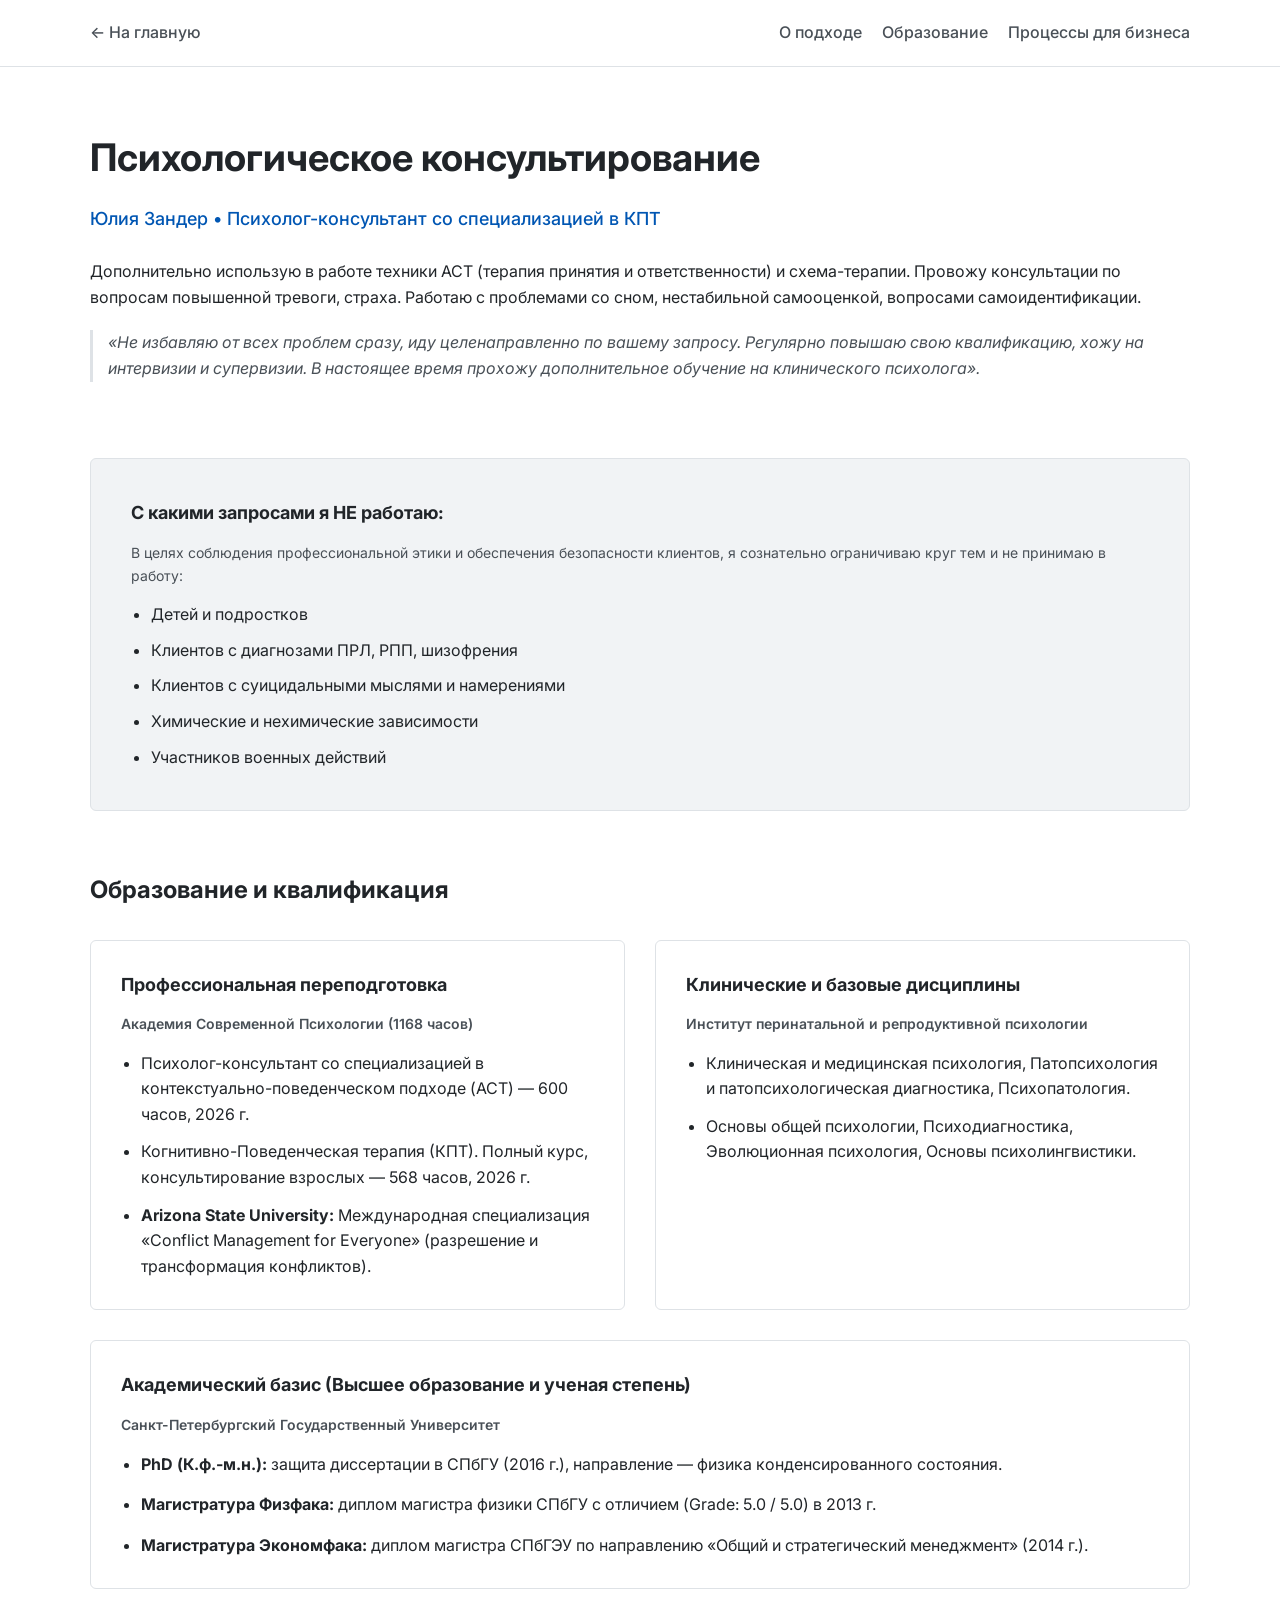
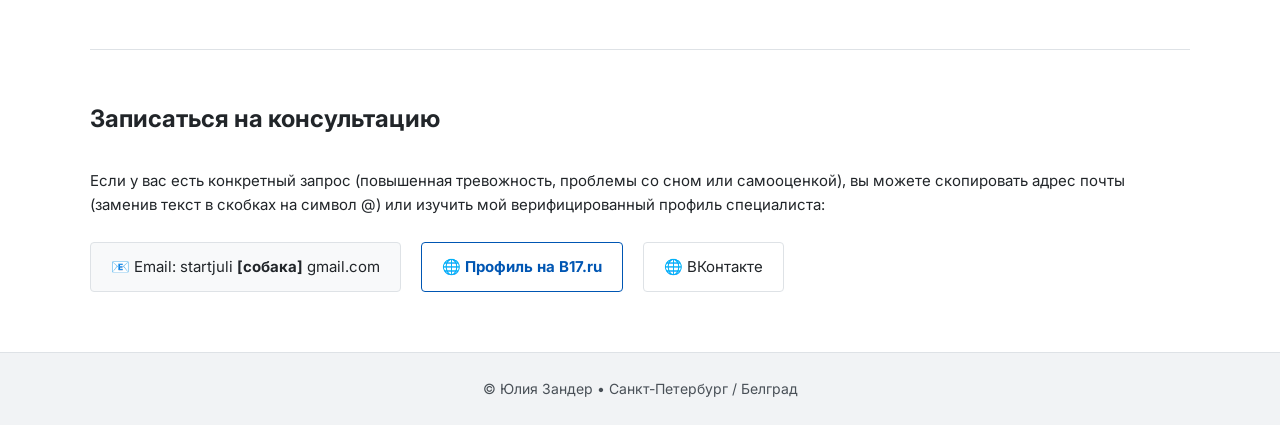
==== commit 07c293f7: "Update psychology.html" ====
--- a/psychology.html
+++ b/psychology.html
@@ -35,9 +35,6 @@
             «Не избавляю от всех проблем сразу, иду целенаправленно по вашему запросу. Регулярно повышаю свою квалификацию, хожу на интервизии и супервизии. В настоящее время прохожу дополнительное обучение на клинического психолога».
           </p>
         </div>
-      </div>
-      <div class="hero-photo">
-        <img src="./my_photo_1.jpg" alt="Юлия Зандер" class="profile-img" oncontextmenu="return false;" draggable="false">
       </div>
     </section>
 
--- a/my-page-styles.css
+++ b/my-page-styles.css
@@ -1,32 +1,42 @@
-/* ==========================================================================
-   1. БАЗОВЫЕ СТИЛИ И ОБНУЛЕНИЕ
-   ========================================================================== */
-* {
+/* CSS Стили для сайта Юлии Зандер */
+
+:root {
+  --primary-color: #0056b3;
+  --primary-hover: #004085;
+  --text-main: #212529;
+  --text-muted: #495057;
+  --bg-light: #f1f3f5;
+  --border-color: #dee2e6;
+  --card-bg: #ffffff;
+}
+
+/* Сброс базовых отступов и box-sizing */
+*, *::before, *::after {
   box-sizing: border-box;
+}
+
+body {
+  font-family: 'Inter', sans-serif;
   margin: 0;
   padding: 0;
-}
-
-body {
-  font-family: 'Inter', -apple-system, BlinkMacSystemFont, "Segoe UI", Roboto, sans-serif;
-  color: #212529;
+  color: var(--text-main);
   background-color: #ffffff;
   line-height: 1.6;
-  -webkit-font-smoothing: antialiased;
-}
-
+}
+
+/* Центральный ограничивающий контейнер */
 .container {
-  max-width: 1100px;
+  max-width: 1140px;
   margin: 0 auto;
   padding: 0 20px;
-}
-
-/* ==========================================================================
-   2. ШАПКА И НАВИГАЦИЯ (АДАПТИВНАЯ)
-   ========================================================================== */
+  width: 100%;
+}
+
+/* Шапка и меню навигации */
 .header {
-  border-bottom: 1px solid #dee2e6;
-  background-color: #ffffff;
+  background: #ffffff;
+  padding: 20px 0;
+  border-bottom: 1px solid var(--border-color);
   position: sticky;
   top: 0;
   z-index: 100;
@@ -34,169 +44,181 @@
 
 .menu {
   display: flex;
-  justify-content: center;
   align-items: center;
-  flex-wrap: wrap; /* Позволяет ссылкам переноситься на смартфонах */
-  gap: 15px;
-  max-width: 1100px;
-  margin: 0 auto;
-  padding: 15px 20px;
-}
-
-.menu a {
+  gap: 20px;
+  flex-wrap: wrap;   /* Позволяет ссылкам красиво переноситься на узких экранах */
+}
+
+.menu-link {
   text-decoration: none;
-  color: #495057;
+  color: var(--text-muted);
   font-weight: 500;
-  font-size: 14px;
   transition: color 0.2s ease;
-  white-space: nowrap; /* Запрещает некрасивый разрыв слов внутри ссылки */
-}
-
-.menu a:hover {
-  color: #212529;
-}
-
-/* ==========================================================================
-   3. ГЛАВНЫЙ ЭКРАН (HERO SECTION) — ТЕКСТ + ФОТО
-   ========================================================================== */
+  white-space: nowrap;
+}
+
+.menu-link:hover {
+  color: var(--primary-color);
+}
+
+.back-link {
+  margin-right: auto; /* Отодвигает "На главную" влево, остальные ссылки вправо */
+}
+
+/* Главный блок (Hero Section) */
 .hero-section {
   display: flex;
   align-items: center;
-  justify-content: space-between;
-  gap: 40px;
+  gap: 50px;
   padding: 60px 0;
 }
 
 .hero-text {
-  flex: 1;
+  flex: 1; /* Растягивается на всю ширину, если блока .hero-photo нет */
 }
 
 .hero-text h1 {
-  font-size: 42px;
+  font-size: 38px;
   font-weight: 700;
-  letter-spacing: -1px;
-  margin-bottom: 12px;
-  color: #212529;
+  margin-top: 0;
+  margin-bottom: 15px;
 }
 
 .hero-subtitle {
   font-size: 18px;
   font-weight: 500;
-  color: #495057;
-  margin-bottom: 24px;
+  color: var(--primary-color);
+  margin-bottom: 25px;
 }
 
 .hero-description {
   font-size: 16px;
-  color: #495057;
   margin-bottom: 20px;
 }
 
+.hero-quote {
+  font-style: italic;
+  color: var(--text-muted);
+  border-left: 3px solid var(--border-color);
+  padding-left: 15px;
+  margin-top: 20px;
+}
+
 .hero-photo {
-  flex-shrink: 0;
-}
-
+  display: flex;
+  justify-content: center;
+  align-items: center;
+}
+
+/* ЗАЩИТА: Если контейнер фото пустой (на других страницах), полностью скрываем его */
+.hero-photo:empty {
+  display: none;
+}
+
+/* Прямоугольное фото со скругленными углами и защитой от искажений */
 .profile-img {
   width: 280px;
-  height: 280px;
+  height: auto;         /* Высота подстраивается автоматически, защищая от овалов */
+  max-height: 380px;    /* Ограничение, чтобы вертикальное фото не было гигантским */
+  border-radius: 6px;   /* Мягкие углы вместо круга */
   object-fit: cover;
+  box-shadow: 0 4px 12px rgba(0,0,0,0.05);
+  display: block;
+}
+
+/* Глобальная защита: если у картинки потерялся или не указан путь src, скрываем её */
+img:not([src]), img[src=""] {
+  display: none !important;
+}
+
+/* Секция ограничений (НЕ работаю) */
+.limits-section {
+  background-color: var(--bg-light);
+  padding: 40px;
   border-radius: 6px;
-  box-shadow: 0 4px 20px rgba(0,0,0,0.05);
-}
-
-/* Кнопка действия */
-.cta-button {
-  display: inline-block;
-  background-color: #212529;
-  color: #ffffff;
-  text-decoration: none;
-  padding: 12px 24px;
-  font-weight: 500;
-  font-size: 15px;
-  border-radius: 6px;
-  transition: background-color 0.2s ease;
-  margin-top: 10px;
-  text-align: center;
-}
-
-.cta-button:hover {
-  background-color: #495057;
-}
-
-/* ==========================================================================
-   4. БЛОКИ С КАРТОЧКАМИ (НАПРАВЛЕНИЯ И ОБРАЗОВАНИЕ)
-   ========================================================================== */
-.services-section, .background-section, .contacts-section {
-  padding: 60px 0;
-  border-top: 1px solid #dee2e6;
-}
-
-h2 {
-  font-size: 28px;
+  border: 1px solid var(--border-color);
+  margin-bottom: 60px;
+}
+
+.limits-title {
+  font-size: 18px;
   font-weight: 700;
-  margin-bottom: 32px;
-  letter-spacing: -0.5px;
-}
-
-/* Сетка для больших карточек (Психология / Процессы) */
+  margin-top: 0;
+  margin-bottom: 15px;
+  color: var(--text-main);
+}
+
+.limits-text {
+  font-size: 14px;
+  color: var(--text-muted);
+  margin-bottom: 15px;
+}
+
+.limits-list {
+  display: flex;
+  flex-direction: column;
+  gap: 10px;
+  margin: 0;
+  padding-left: 20px;
+}
+
+/* Секция образования и направлений */
+.education-section, .services-section {
+  margin-bottom: 60px;
+}
+
+.section-title {
+  font-size: 24px;
+  font-weight: 700;
+  margin-top: 0;
+  margin-bottom: 30px;
+}
+
+/* Сетка (Grid) для карточек */
 .services-grid {
   display: grid;
-  grid-template-columns: repeat(auto-fit, minmax(320px, 1fr));
+  grid-template-columns: repeat(2, 1fr);
   gap: 30px;
 }
 
 .service-card {
-  background-color: #ffffff;
-  border: 1px solid #dee2e6;
+  background: var(--card-bg);
+  padding: 30px;
+  border: 1px solid var(--border-color);
   border-radius: 6px;
-  padding: 32px;
-}
-
-.card-icon {
-  font-size: 30px;
-  margin-bottom: 16px;
-}
-
-.service-card h3, .service-card h4 {
-  font-size: 20px;
+}
+
+.service-card h4, .service-card h3 {
+  font-size: 18px;
+  margin-top: 0;
+  margin-bottom: 10px;
+}
+
+.card-target {
+  font-size: 14px;
   font-weight: 600;
-  margin-bottom: 8px;
-}
-
-.card-target {
-  font-size: 13px;
-  text-transform: uppercase;
-  letter-spacing: 1px;
-  color: #868e96;
-  font-weight: 600;
-  margin-bottom: 20px;
+  color: var(--text-muted);
+  margin-bottom: 15px;
 }
 
 .card-list {
-  list-style: none;
-}
-
-.card-list li {
-  font-size: 15px;
-  color: #495057;
-  margin-bottom: 12px;
-  position: relative;
+  display: flex;
+  flex-direction: column;
+  gap: 12px;
+  margin: 0;
   padding-left: 20px;
 }
 
-/* Красивые минималистичные точки у списков */
-.card-list li::before {
-  content: "•";
-  color: #adb5bd;
-  font-weight: bold;
-  position: absolute;
-  left: 0;
-  top: 0;
-}
-
-/* ==========================================================================
-   5. МЕЛКАЯ СЕТКА БЭКГРАУНДА (4 КОЛОНКИ)
-   ========================================================================== */
+/* Модификатор для карточки на всю ширину десктопа */
+.service-card.full-width {
+  grid-column: 1 / -1;
+}
+
+.tight-list {
+  gap: 15px;
+}
+
+/* Блок бэкграунда на странице Scrum (4 колонки) */
 .bg-grid {
   display: grid;
   grid-template-columns: repeat(auto-fit, minmax(220px, 1fr));
@@ -211,107 +233,160 @@
 
 .bg-item p {
   font-size: 14px;
-  color: #495057;
+  color: var(--text-muted);
+}
+
+/* Секция контактов */
+.contacts-section {
+  border-top: 1px solid var(--border-color);
+  padding: 50px 0 60px 0;
+}
+
+.contacts-description {
+  font-size: 15px;
+  margin-bottom: 25px;
+}
+
+.contacts-links {
+  display: flex;
+  flex-wrap: wrap;
+  align-items: center;
+  gap: 20px;
+}
+
+.contact-item {
+  font-size: 15px;
+  color: var(--text-main);
+  padding: 12px 20px;
+  background: #f8f9fa;
+  border: 1px solid var(--border-color);
+  border-radius: 4px;
+}
+
+.email-item {
+  cursor: default;
+}
+
+.contact-link {
+  font-size: 15px;
+  text-decoration: none;
+  padding: 12px 20px;
+  border: 1px solid var(--border-color);
+  border-radius: 4px;
+  transition: all 0.2s ease;
+}
+
+.b17-link {
+  border-color: var(--primary-color);
+  color: var(--primary-color);
+  font-weight: 700;
+}
+
+.b17-link:hover {
+  background-color: var(--primary-color);
+  color: #ffffff;
+}
+
+.vk-link {
+  color: var(--text-main);
+}
+
+.vk-link:hover {
+  background-color: #f1f3f5;
+  border-color: #adb5bd;
+}
+
+/* Подвал (Footer) */
+.footer {
+  background-color: var(--bg-light);
+  text-align: center;
+  padding: 25px 0;
+  border-top: 1px solid var(--border-color);
+  font-size: 14px;
+  color: var(--text-muted);
+}
+
+.footer p {
+  margin: 0;
 }
 
 /* ==========================================================================
-   6. БЛОК КОНТАКТОВ И ПОДВАЛ
-   ========================================================================== */
-.contacts-section p {
-  font-size: 16px;
-  color: #495057;
-  margin-bottom: 24px;
-  max-width: 600px;
-}
-
-.contacts-links {
-  display: flex;
-  flex-wrap: wrap;
-  gap: 16px;
-}
-
-.contact-item {
-  display: inline-block;
-  padding: 12px 20px;
-  border: 1px solid #dee2e6;
-  border-radius: 6px;
-  text-decoration: none;
-  color: #212529;
-  font-weight: 500;
-  font-size: 14px;
-  transition: background-color 0.2s ease;
-}
-
-a.contact-item:hover {
-  background-color: #f8f9fa;
-}
-
-.footer {
-  padding: 40px 0;
-  border-top: 1px solid #dee2e6;
-  text-align: center;
-  background-color: #f8f9fa;
-}
-
-.footer p {
-  font-size: 14px;
-  color: #868e96;
-}
-
-/* ==========================================================================
-   7. УМНАЯ МОБИЛЬНАЯ АДАПТАЦИЯ (MEDIA QUERIES)
+   УЛУЧШЕННАЯ АДАПТИВНОСТЬ ДЛЯ МОБИЛЬНЫХ (Экран меньше 768px)
    ========================================================================== */
 @media (max-width: 768px) {
-  /* Перестраиваем главный экран: фото теперь сверху, текст снизу */
   .hero-section {
-    flex-direction: column-reverse; 
+    flex-direction: column-reverse; /* Фото сверху, text снизу на мобилках */
     text-align: center;
-    gap: 30px;
-    padding: 40px 0;
-  }
-
+    gap: 25px;
+    padding: 30px 0;
+  }
+  
   .hero-text h1 {
-    font-size: 32px; /* Чуть уменьшаем шрифт заголовка на телефонах */
-  }
-
+    font-size: 26px;
+  }
+  
+  .hero-quote {
+    border-left: none;
+    border-top: 2px solid var(--border-color);
+    padding-left: 0;
+    padding-top: 15px;
+  }
+
+  /* Настройки прямоугольного фото для мобильных: пропорции никогда не поплывут */
   .profile-img {
-    width: 220px;  /* Делаем фото чуть компактнее на мобильном экране */
-    height: 220px;
-  }
-
-  /* Центрируем кнопку и тексты */
-  .cta-button {
-    display: block;
-    max-width: 100%;
-  }
-
-  /* Адаптируем меню: ссылки стоят компактно */
+    width: 220px !important;
+    height: auto !important;
+    max-height: 300px !important;
+    max-width: 220px !important;
+    border-radius: 6px !important; 
+    flex-shrink: 0 !important;
+  }
+  
+  .hero-photo {
+    flex: auto !important;
+    width: auto !important;
+    height: auto !important;
+    margin: 0 auto; 
+  }
+
+  /* Исправление меню на мобильных */
   .menu {
-    padding: 10px;
-    gap: 12px;
-  }
-  
-  .menu a {
+    gap: 8px;
+    justify-content: center;
+  }
+  
+  .menu-link {
     font-size: 13px;
-  }
-
-  /* Делаем списки в дисклеймерах в одну колонку на смартфонах */
-  #limits .card-list {
-    grid-template-columns: 1fr !important; 
-  }
-  
-  /* Увеличиваем отступы в карточках для удобства чтения с экрана */
-  .service-card {
-    padding: 24px;
-  }
-  
-  /* Центрируем ссылки контактов на мобилках */
+    padding: 6px 12px;
+    background-color: #f8f9fa; 
+    border: 1px solid var(--border-color);
+    border-radius: 4px;
+  }
+  
+  .back-link {
+    margin-right: 0; 
+    width: 100%; /* Ссылка "На главную" гарантированно встает на самый верх по центру */
+    text-align: center;
+    background-color: transparent;
+    border: none;
+    font-weight: 600;
+    padding-bottom: 4px;
+  }
+
+  .services-grid {
+    grid-template-columns: 1fr; /* Карточки образования встают в одну колонку */
+  }
+
+  .service-card.full-width {
+    grid-column: auto;
+  }
+
   .contacts-links {
     flex-direction: column;
     align-items: stretch;
   }
   
-  .contact-item {
+  .contact-item, .contact-link {
     text-align: center;
   }
 }
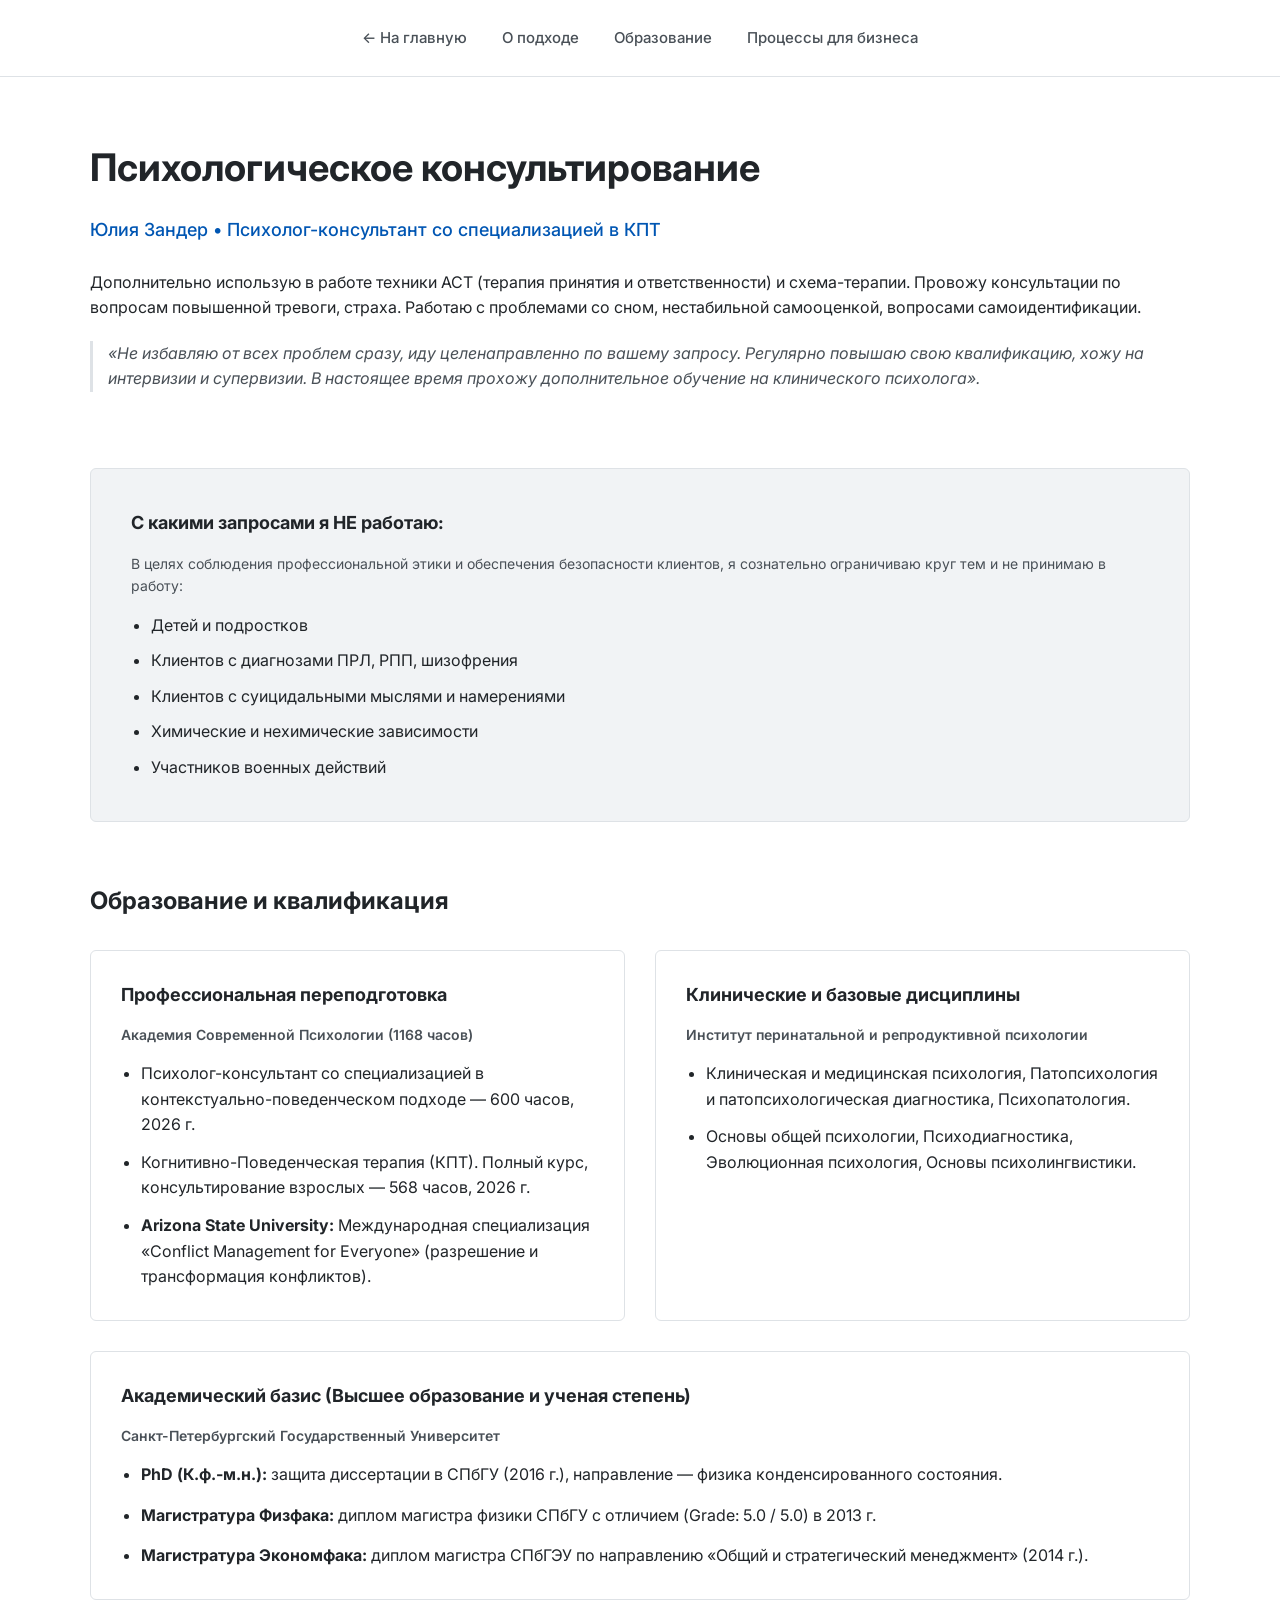
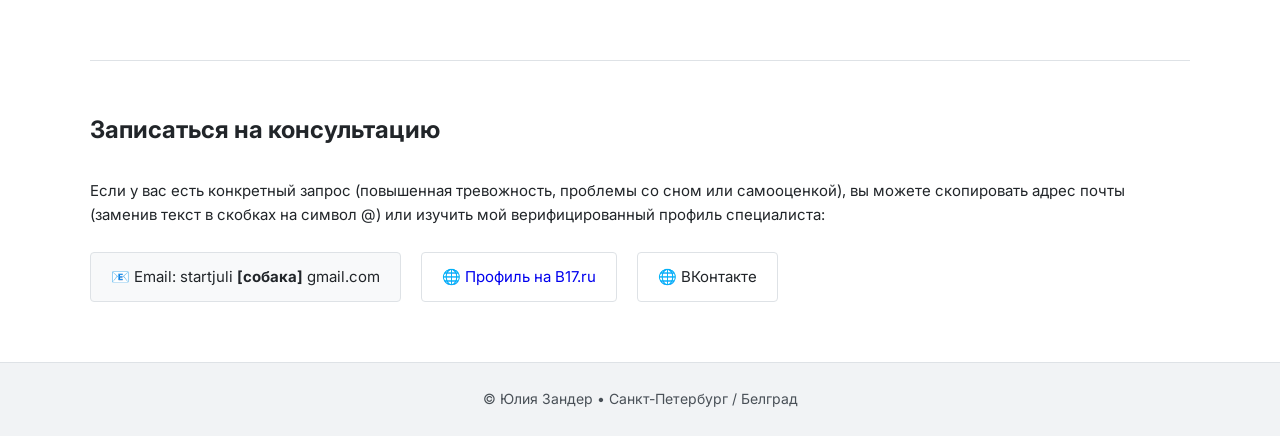
==== commit 8dd01f99: "Update psychology.html" ====
--- a/psychology.html
+++ b/psychology.html
@@ -58,7 +58,7 @@
           <h4 class="card-title">Профессиональная переподготовка</h4>
           <p class="card-target">Академия Современной Психологии (1168 часов)</p>
           <ul class="card-list">
-            <li>Психолог-консультант со специализацией в контекстуально-поведенческом подходе (ACT) — 600 часов, 2026 г.</li>
+            <li>Психолог-консультант со специализацией в контекстуально-поведенческом подходе — 600 часов, 2026 г.</li>
             <li>Когнитивно-Поведенческая терапия (КПТ). Полный курс, консультирование взрослых — 568 часов, 2026 г.</li>
             <li><strong>Arizona State University:</strong> Международная специализация «Conflict Management for Everyone» (разрешение и трансформация конфликтов).</li>
           </ul>
--- a/my-page-styles.css
+++ b/my-page-styles.css
@@ -32,7 +32,9 @@
   width: 100%;
 }
 
-/* Шапка и меню навигации */
+/* ==========================================================================
+   ШАПКА И МЕНЮ НАВИГАЦИИ (Правка: Выравнивание по центру)
+   ========================================================================== */
 .header {
   background: #ffffff;
   padding: 20px 0;
@@ -45,14 +47,17 @@
 .menu {
   display: flex;
   align-items: center;
-  gap: 20px;
-  flex-wrap: wrap;   /* Позволяет ссылкам красиво переноситься на узких экранах */
+  justify-content: center; /* Выравнивает пункты меню строго по центру на главной */
+  gap: 35px;               /* Оптимальное десктопное расстояние между ссылками */
+  flex-wrap: wrap;         /* Защита от переполнения */
 }
 
 .menu-link {
   text-decoration: none;
   color: var(--text-muted);
   font-weight: 500;
+  font-size: 15px;
+  padding: 6px 0;
   transition: color 0.2s ease;
   white-space: nowrap;
 }
@@ -61,11 +66,9 @@
   color: var(--primary-color);
 }
 
-.back-link {
-  margin-right: auto; /* Отодвигает "На главную" влево, остальные ссылки вправо */
-}
-
-/* Главный блок (Hero Section) */
+/* ==========================================================================
+   ГЛАВНЫЙ БЛОК (Hero Section) & УМНОЕ СКРЫТИЕ ФОТО
+   ========================================================================== */
 .hero-section {
   display: flex;
   align-items: center;
@@ -74,7 +77,7 @@
 }
 
 .hero-text {
-  flex: 1; /* Растягивается на всю ширину, если блока .hero-photo нет */
+  flex: 1; /* Автоматически занимает 100% ширины, если .hero-photo скрыт */
 }
 
 .hero-text h1 {
@@ -104,15 +107,17 @@
   margin-top: 20px;
 }
 
+/* Изначально скрываем контейнер фото, чтобы пустые теги с пробелами на 
+   других страницах (Scrum) не резервировали под себя место на десктопе */
 .hero-photo {
+  display: none;
+}
+
+/* Включаем отображение флекса только если внутри контейнера физически есть тег img */
+.hero-photo:has(img) {
   display: flex;
   justify-content: center;
   align-items: center;
-}
-
-/* ЗАЩИТА: Если контейнер фото пустой (на других страницах), полностью скрываем его */
-.hero-photo:empty {
-  display: none;
 }
 
 /* Прямоугольное фото со скругленными углами и защитой от искажений */
@@ -126,12 +131,14 @@
   display: block;
 }
 
-/* Глобальная защита: если у картинки потерялся или не указан путь src, скрываем её */
+/* Глобальный фильтр: если у картинки забыли указать src, она не оставляет рамок */
 img:not([src]), img[src=""] {
   display: none !important;
 }
 
-/* Секция ограничений (НЕ работаю) */
+/* ==========================================================================
+   СЕКЦИИ И КАРТОЧКИ (Правка: Стилизация превью-текста и кнопок)
+   ========================================================================== */
 .limits-section {
   background-color: var(--bg-light);
   padding: 40px;
@@ -162,7 +169,6 @@
   padding-left: 20px;
 }
 
-/* Секция образования и направлений */
 .education-section, .services-section {
   margin-bottom: 60px;
 }
@@ -201,6 +207,12 @@
   margin-bottom: 15px;
 }
 
+.card-preview-text {
+  font-size: 14px;
+  color: var(--text-muted);
+  margin-bottom: 20px;
+}
+
 .card-list {
   display: flex;
   flex-direction: column;
@@ -209,7 +221,38 @@
   padding-left: 20px;
 }
 
-/* Модификатор для карточки на всю ширину десктопа */
+/* Кнопки */
+.cta-button {
+  display: inline-block;
+  padding: 12px 24px;
+  background-color: var(--primary-color);
+  color: #ffffff;
+  text-decoration: none;
+  font-weight: 600;
+  border-radius: 4px;
+  transition: background-color 0.2s ease;
+}
+
+.cta-button:hover {
+  background-color: var(--primary-hover);
+}
+
+/* Прозрачные второстепенные кнопки для карточек направлений */
+.cta-button.secondary-button {
+  background-color: transparent !important;
+  color: var(--text-main) !important;
+  border: 1px solid var(--text-main) !important;
+  padding: 8px 16px;
+  font-size: 13px;
+  font-weight: 500;
+}
+
+.cta-button.secondary-button:hover {
+  background-color: var(--bg-light) !important;
+  border-color: var(--text-muted) !important;
+}
+
+/* Модификаторы для образования */
 .service-card.full-width {
   grid-column: 1 / -1;
 }
@@ -236,7 +279,9 @@
   color: var(--text-muted);
 }
 
-/* Секция контактов */
+/* ==========================================================================
+   КОНТАКТЫ И ПОДВАЛ
+   ========================================================================== */
 .contacts-section {
   border-top: 1px solid var(--border-color);
   padding: 50px 0 60px 0;
@@ -276,17 +321,6 @@
   transition: all 0.2s ease;
 }
 
-.b17-link {
-  border-color: var(--primary-color);
-  color: var(--primary-color);
-  font-weight: 700;
-}
-
-.b17-link:hover {
-  background-color: var(--primary-color);
-  color: #ffffff;
-}
-
 .vk-link {
   color: var(--text-main);
 }
@@ -296,7 +330,6 @@
   border-color: #adb5bd;
 }
 
-/* Подвал (Footer) */
 .footer {
   background-color: var(--bg-light);
   text-align: center;
@@ -311,11 +344,11 @@
 }
 
 /* ==========================================================================
-   УЛУЧШЕННАЯ АДАПТИВНОСТЬ ДЛЯ МОБИЛЬНЫХ (Экран меньше 768px)
+   АДАПТИВНОСТЬ ДЛЯ МОБИЛЬНЫХ УСТРОЙСТВ (Экран меньше 768px)
    ========================================================================== */
 @media (max-width: 768px) {
   .hero-section {
-    flex-direction: column-reverse; /* Фото сверху, text снизу на мобилках */
+    flex-direction: column-reverse; /* Фото сверху, текст снизу на мобилках */
     text-align: center;
     gap: 25px;
     padding: 30px 0;
@@ -332,7 +365,7 @@
     padding-top: 15px;
   }
 
-  /* Настройки прямоугольного фото для мобильных: пропорции никогда не поплывут */
+  /* Поведение фото на мобильных */
   .profile-img {
     width: 220px !important;
     height: auto !important;
@@ -342,14 +375,14 @@
     flex-shrink: 0 !important;
   }
   
-  .hero-photo {
+  .hero-photo:has(img) {
     flex: auto !important;
     width: auto !important;
     height: auto !important;
     margin: 0 auto; 
   }
 
-  /* Исправление меню на мобильных */
+  /* Меню на мобильных превращается в аккуратную сетку */
   .menu {
     gap: 8px;
     justify-content: center;
@@ -362,19 +395,9 @@
     border: 1px solid var(--border-color);
     border-radius: 4px;
   }
-  
-  .back-link {
-    margin-right: 0; 
-    width: 100%; /* Ссылка "На главную" гарантированно встает на самый верх по центру */
-    text-align: center;
-    background-color: transparent;
-    border: none;
-    font-weight: 600;
-    padding-bottom: 4px;
-  }
 
   .services-grid {
-    grid-template-columns: 1fr; /* Карточки образования встают в одну колонку */
+    grid-template-columns: 1fr; /* Карточки выстраиваются вертикально */
   }
 
   .service-card.full-width {
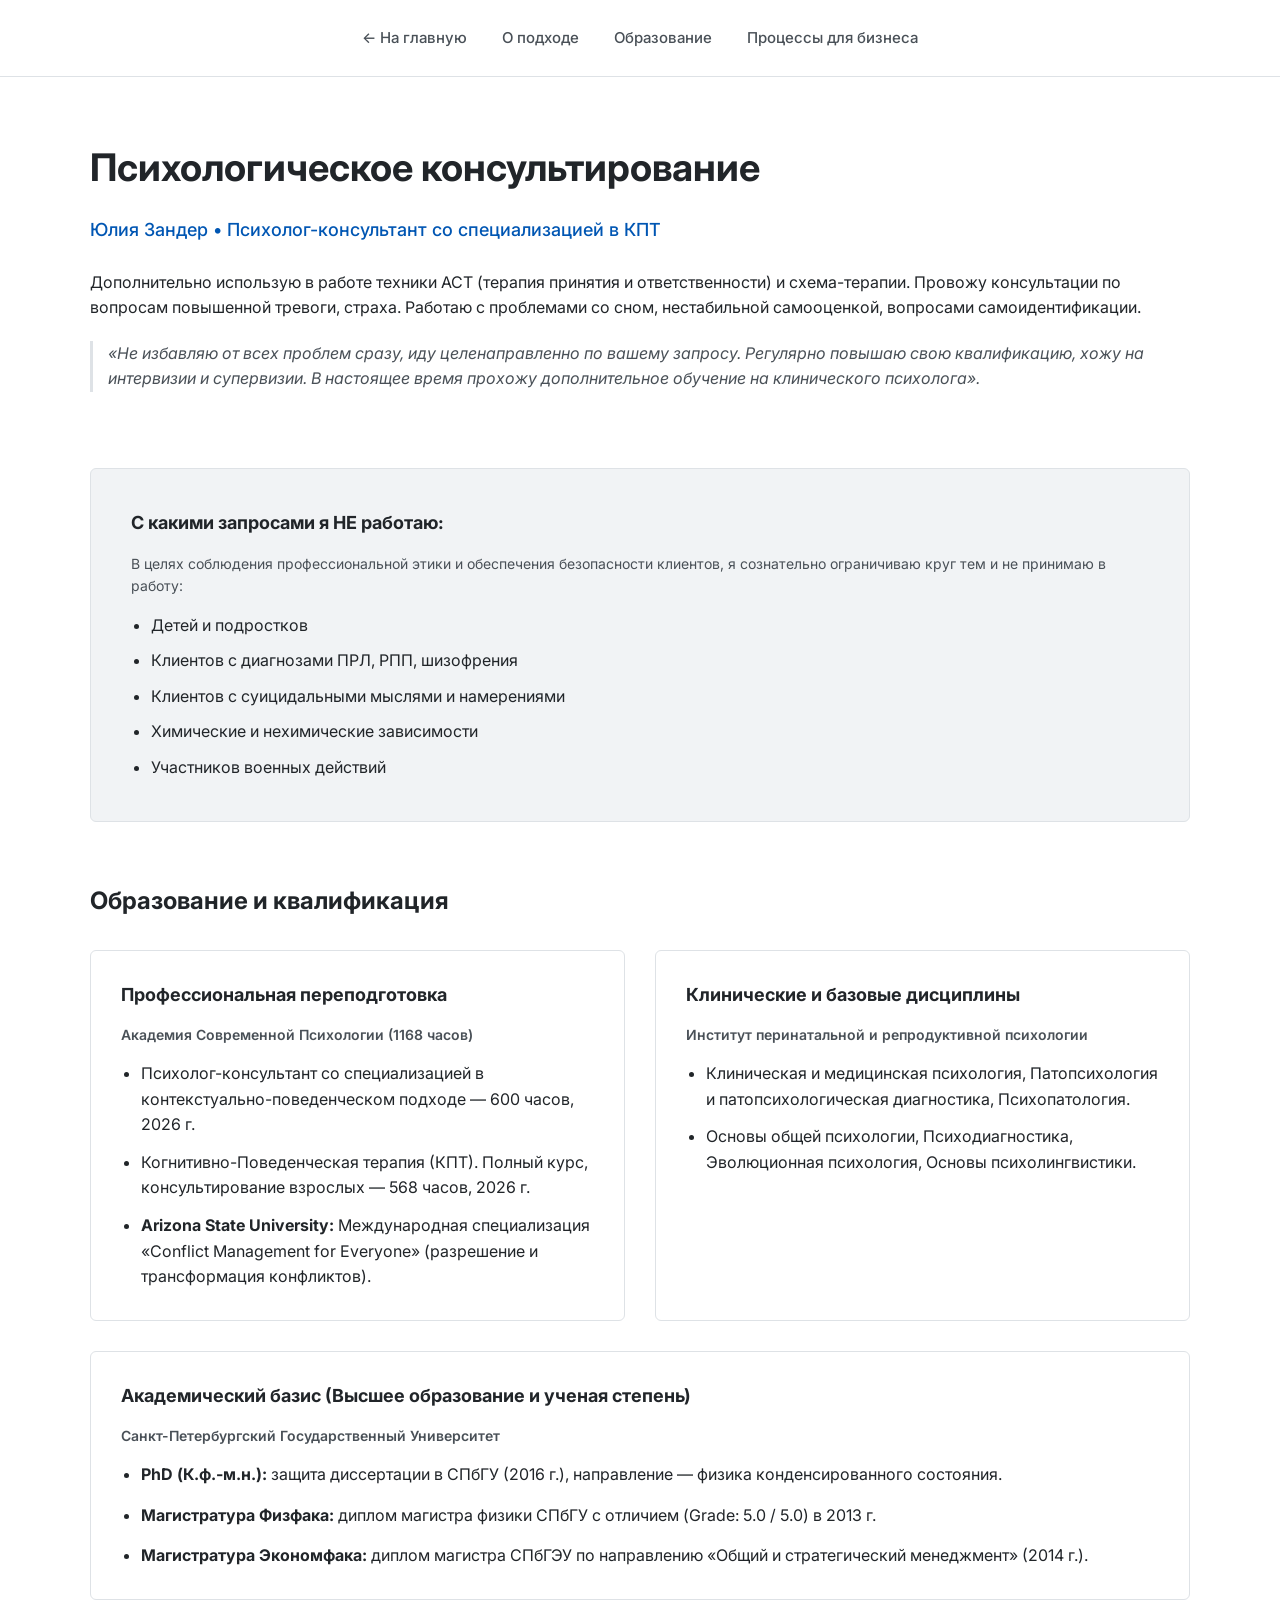
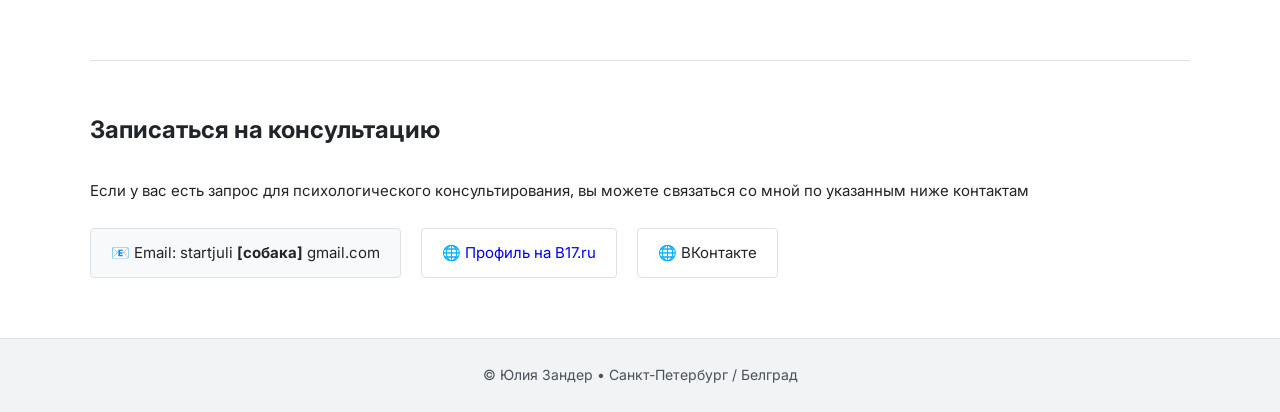
==== commit 2e198d6f: "Update psychology.html" ====
--- a/psychology.html
+++ b/psychology.html
@@ -88,7 +88,7 @@
 
     <section id="contacts" class="contacts-section">
       <h2 class="section-title">Записаться на консультацию</h2>
-      <p class="contacts-description">Если у вас есть конкретный запрос (повышенная тревожность, проблемы со сном или самооценкой), вы можете скопировать адрес почты (заменив текст в скобках на символ @) или изучить мой верифицированный профиль специалиста:</p>
+      <p class="contacts-description">Если у вас есть запрос для психологического консультирования, вы можете связаться со мной по указанным ниже контактам </p>
       
       <div class="contacts-links">
         <span class="contact-item email-item">📧 Email: startjuli <strong>[собака]</strong> gmail.com</span>
